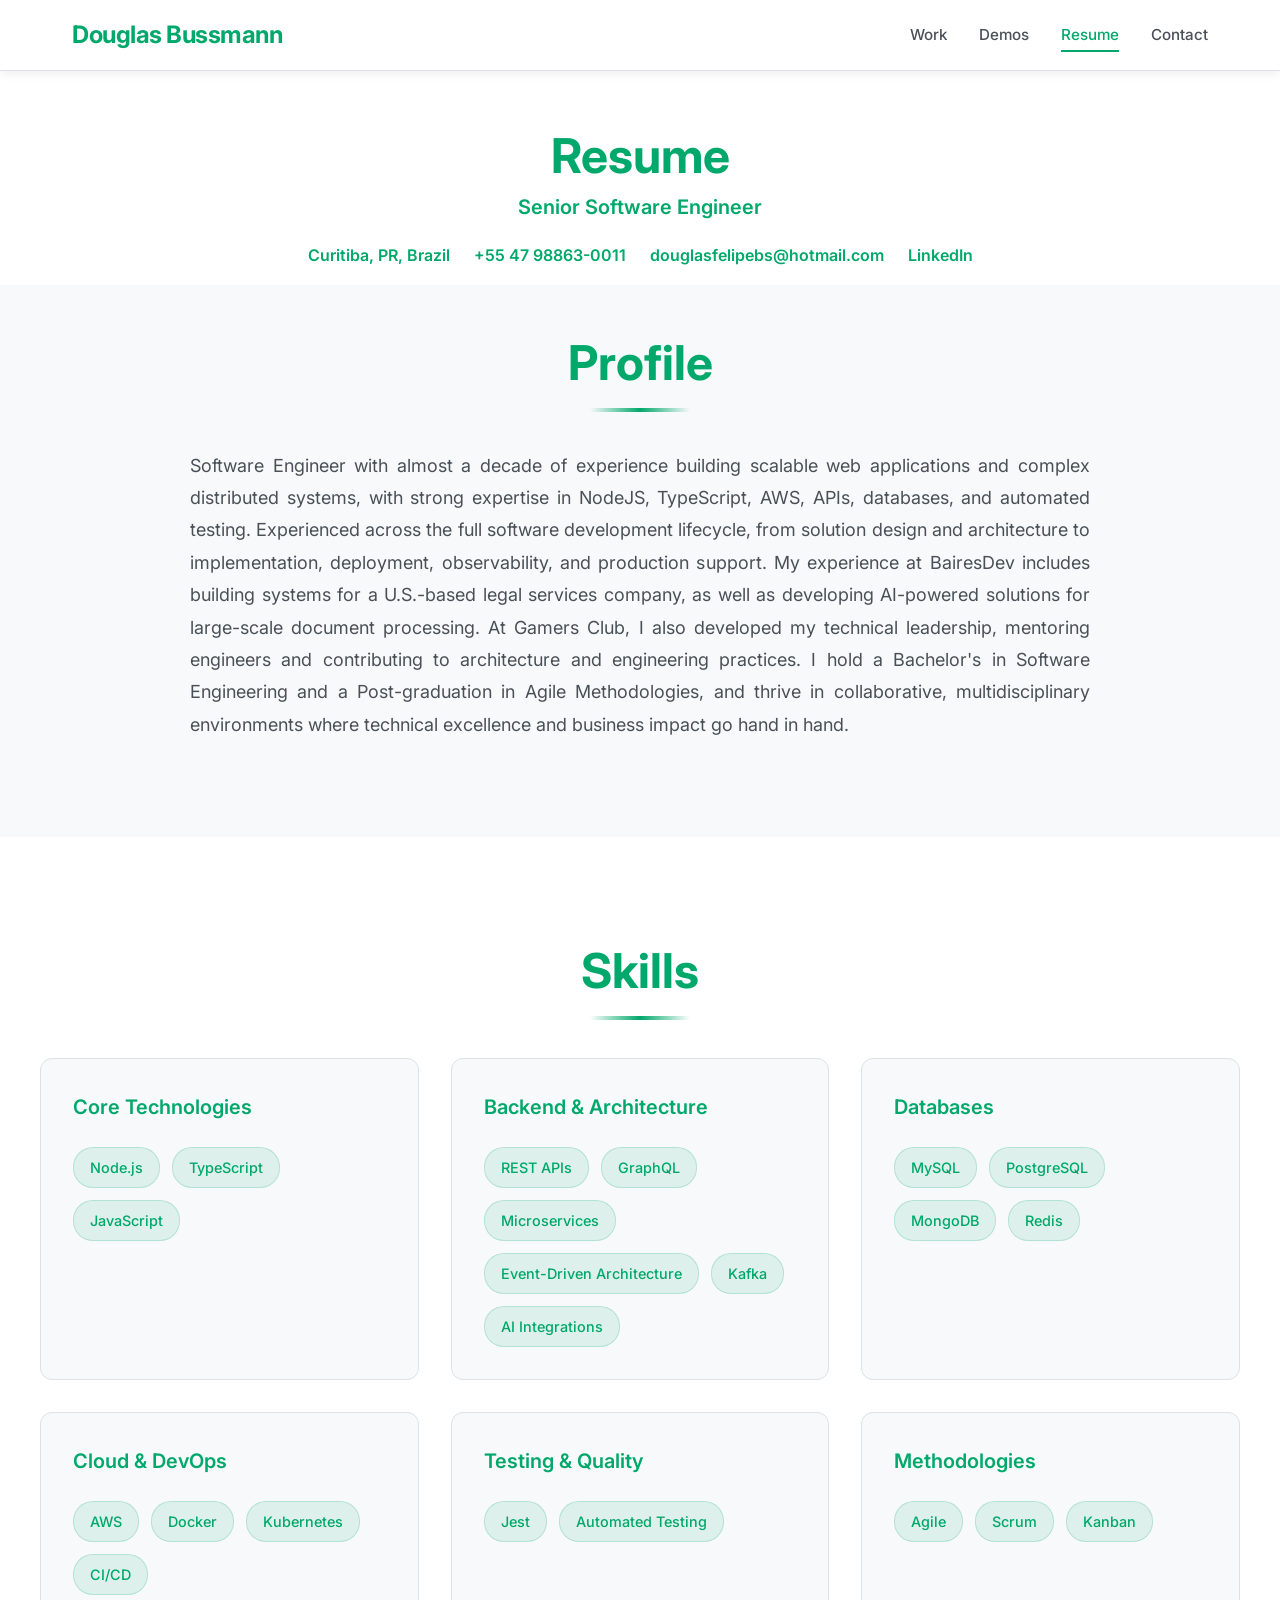
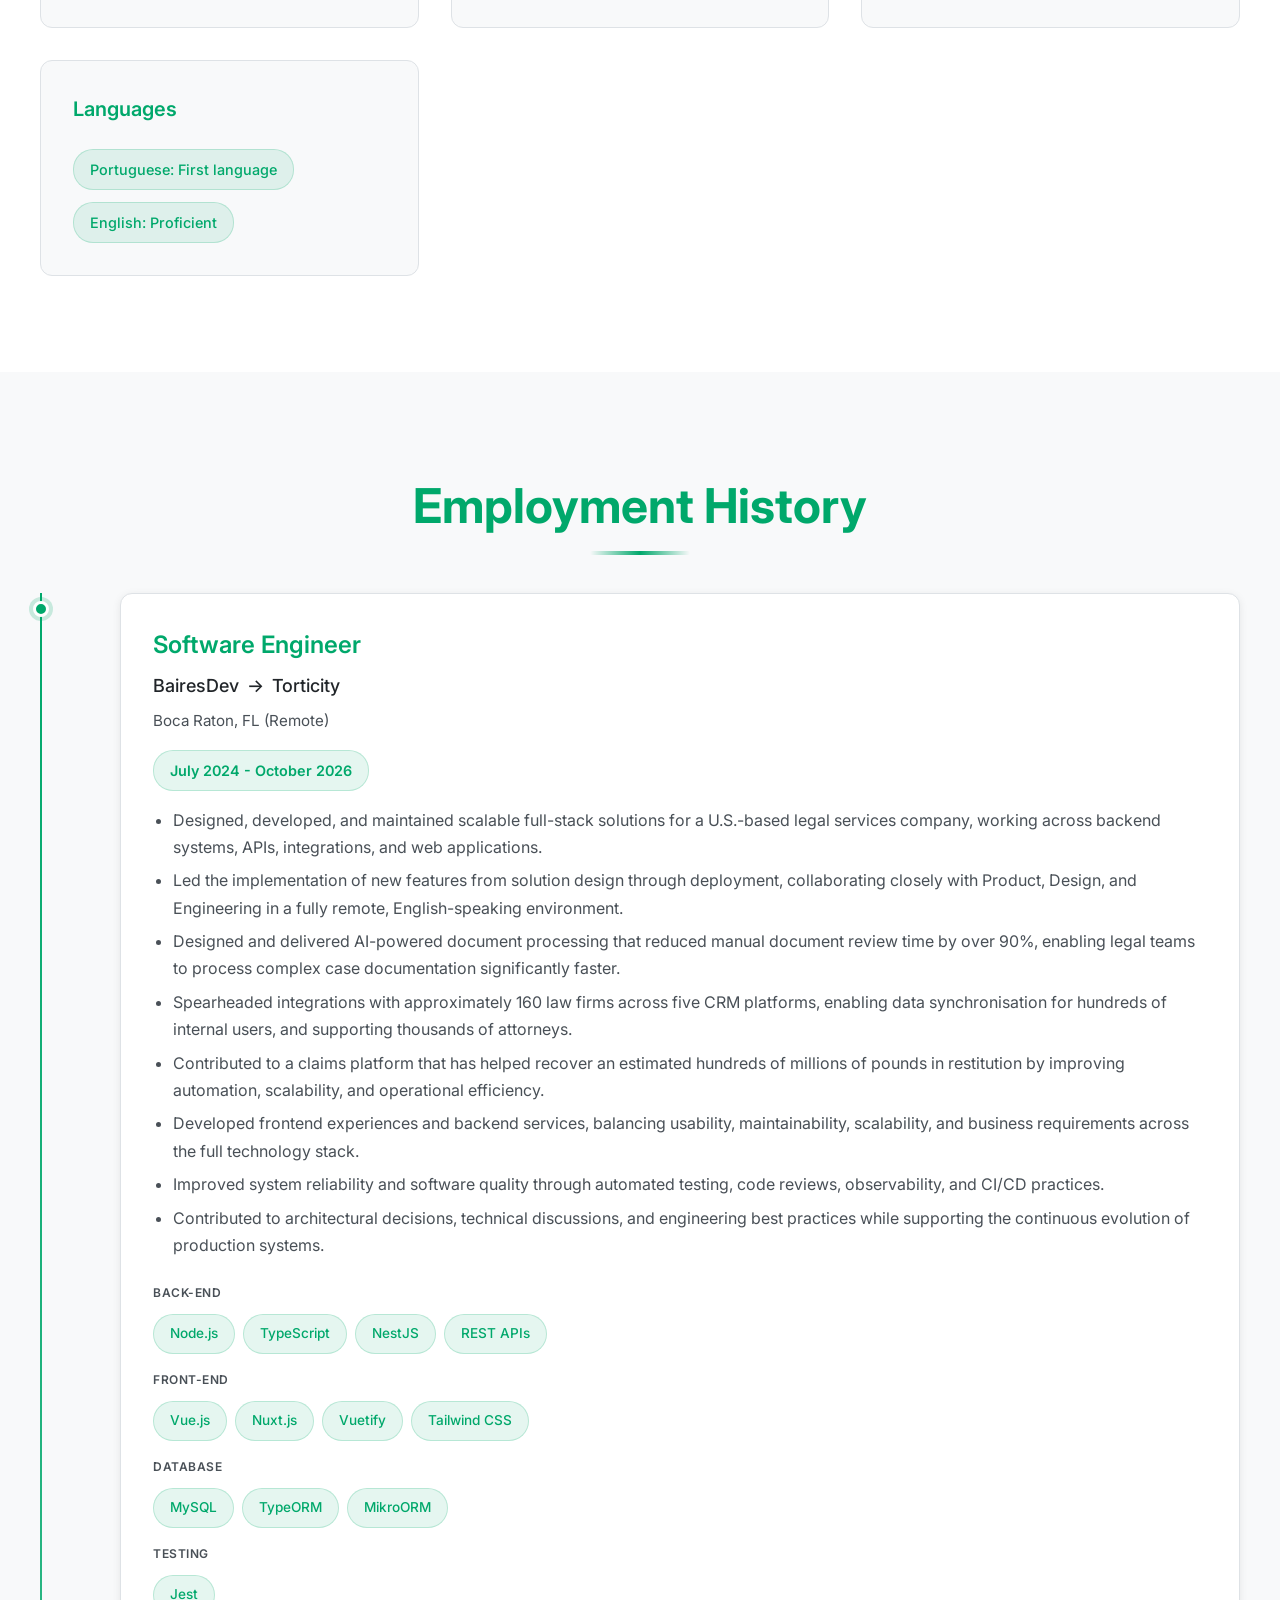
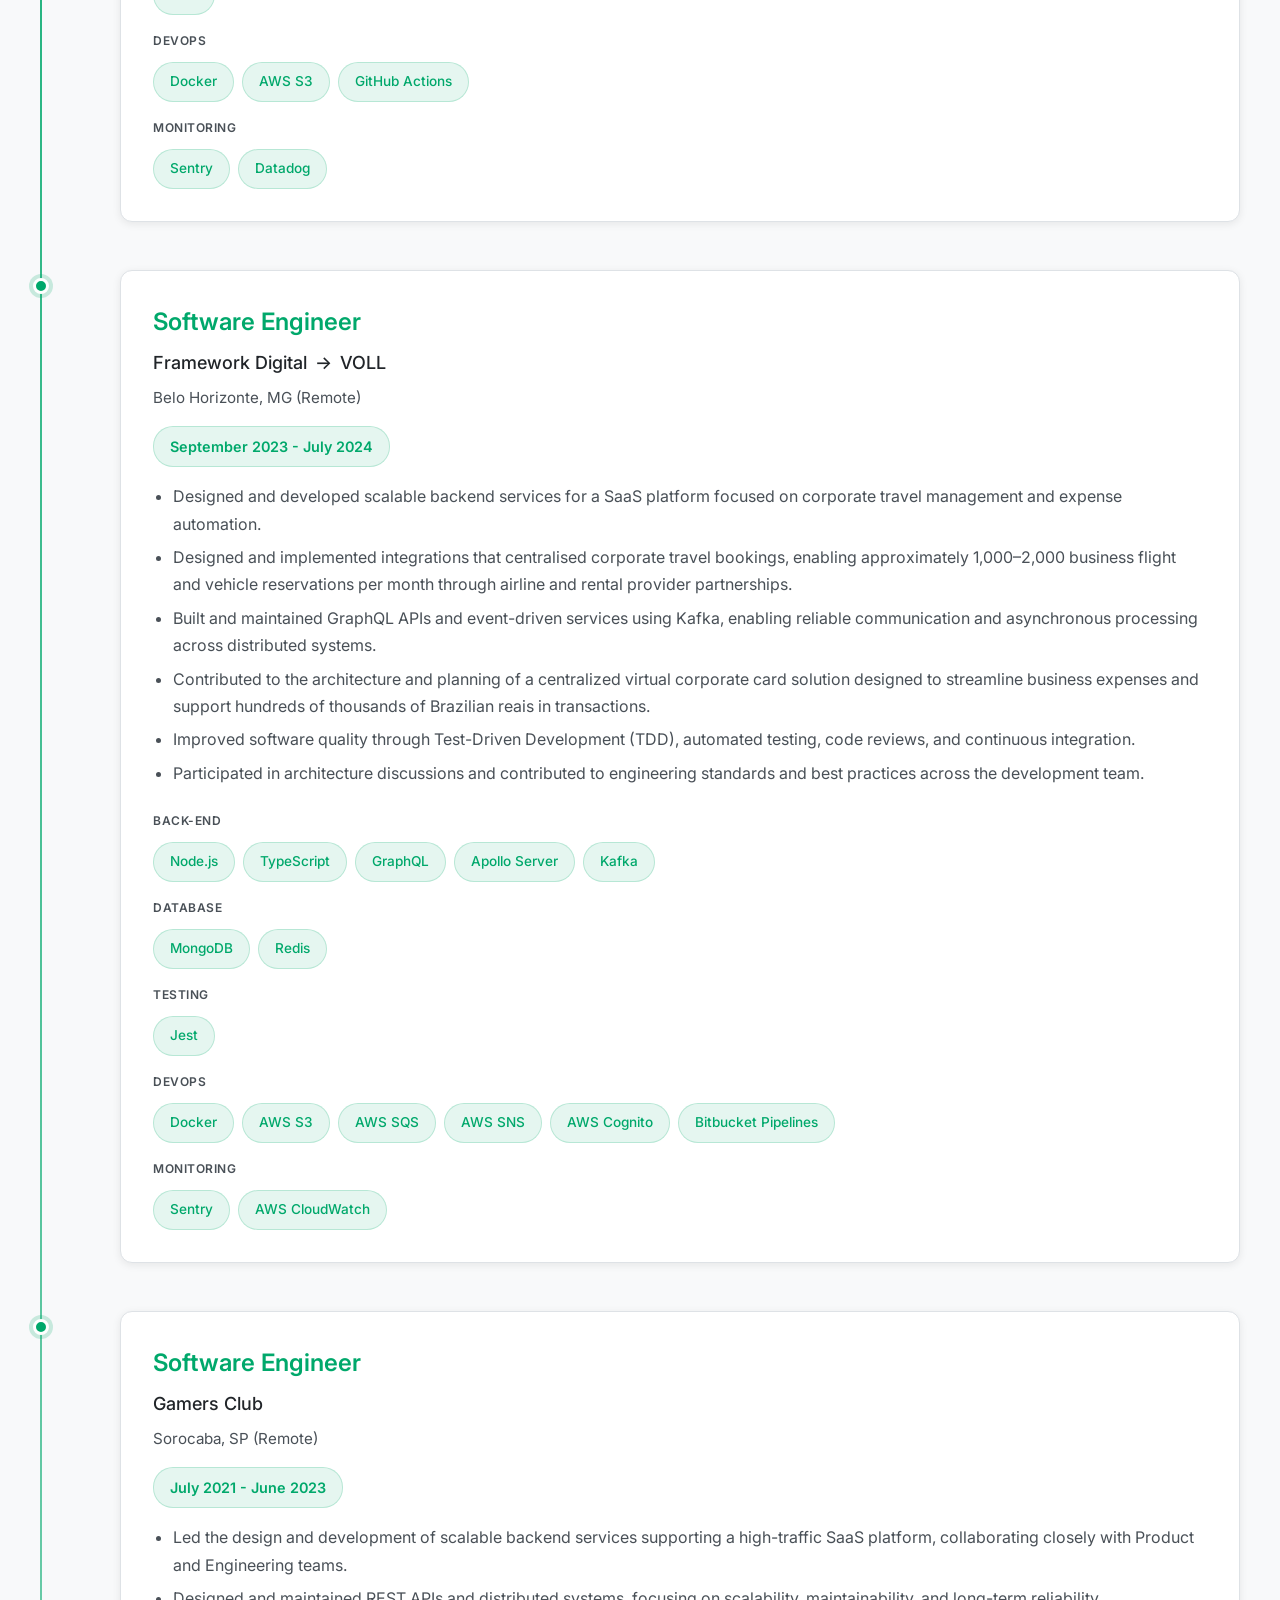
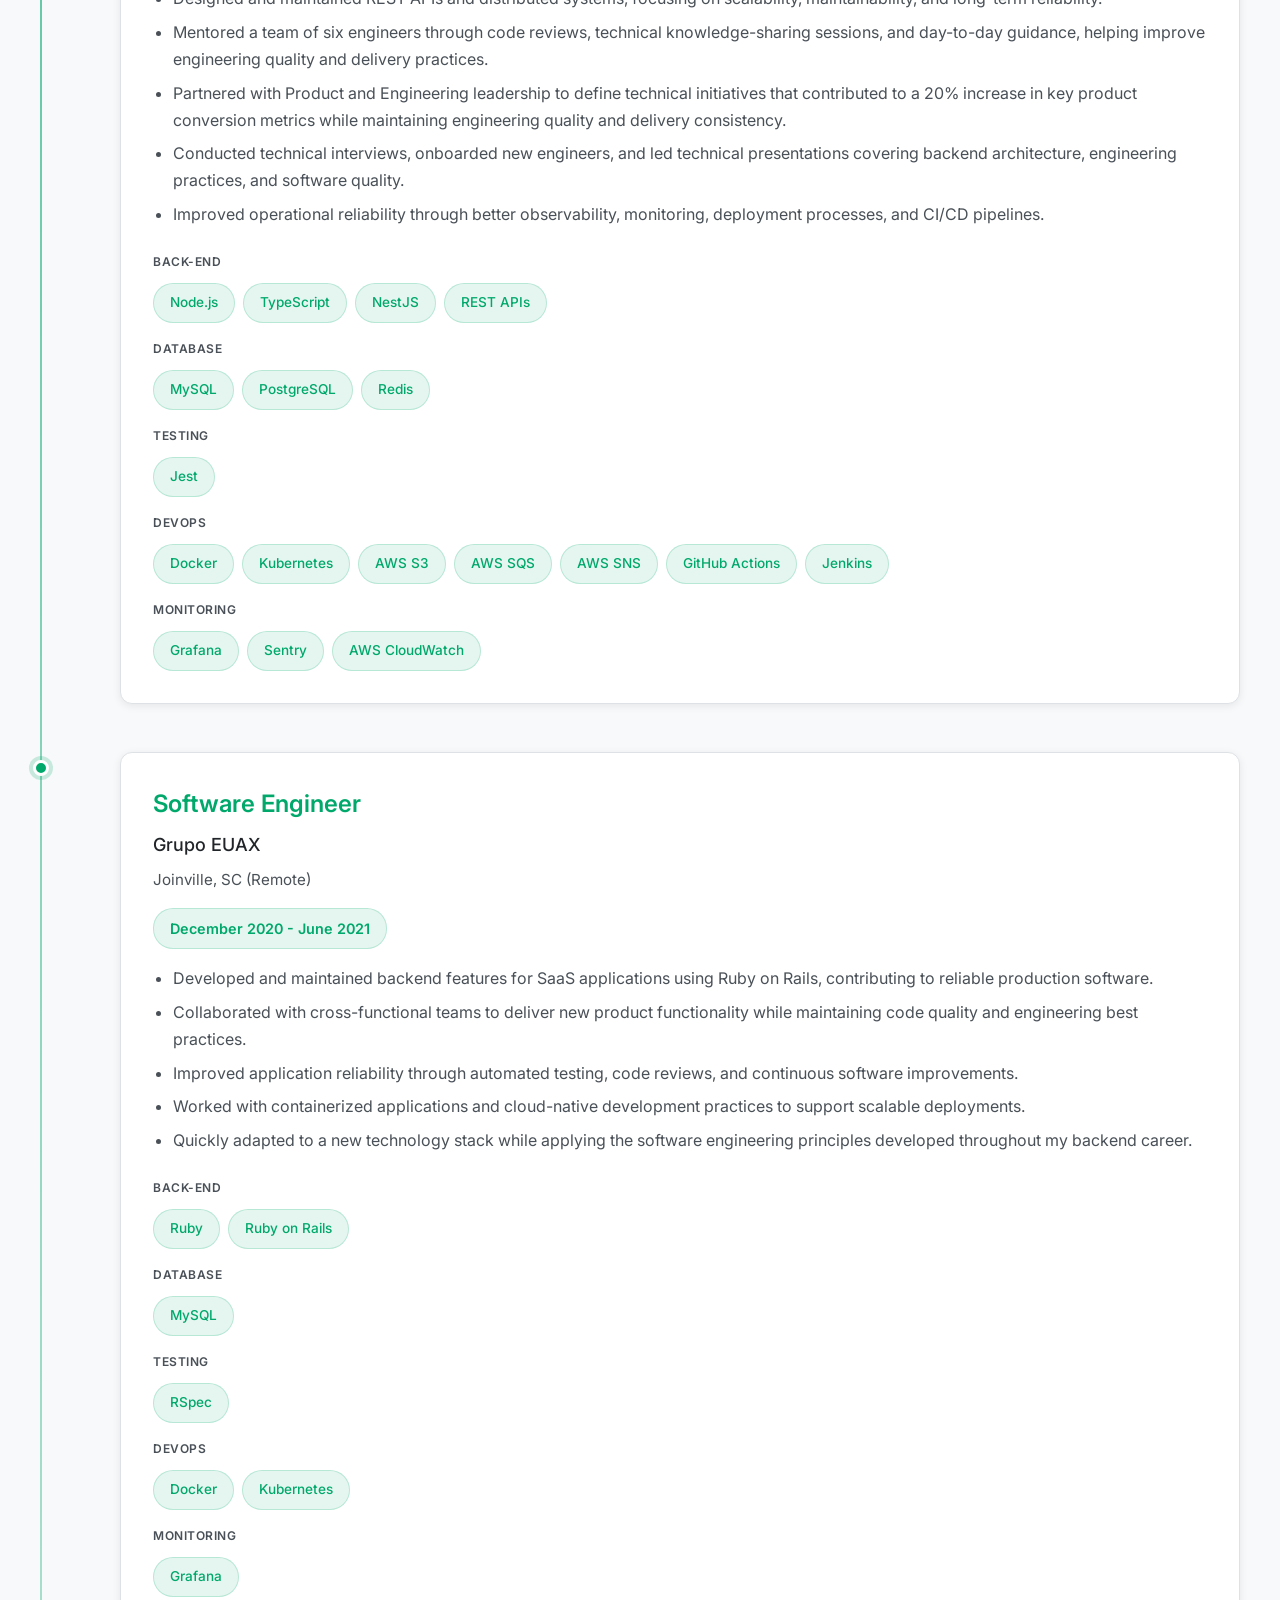
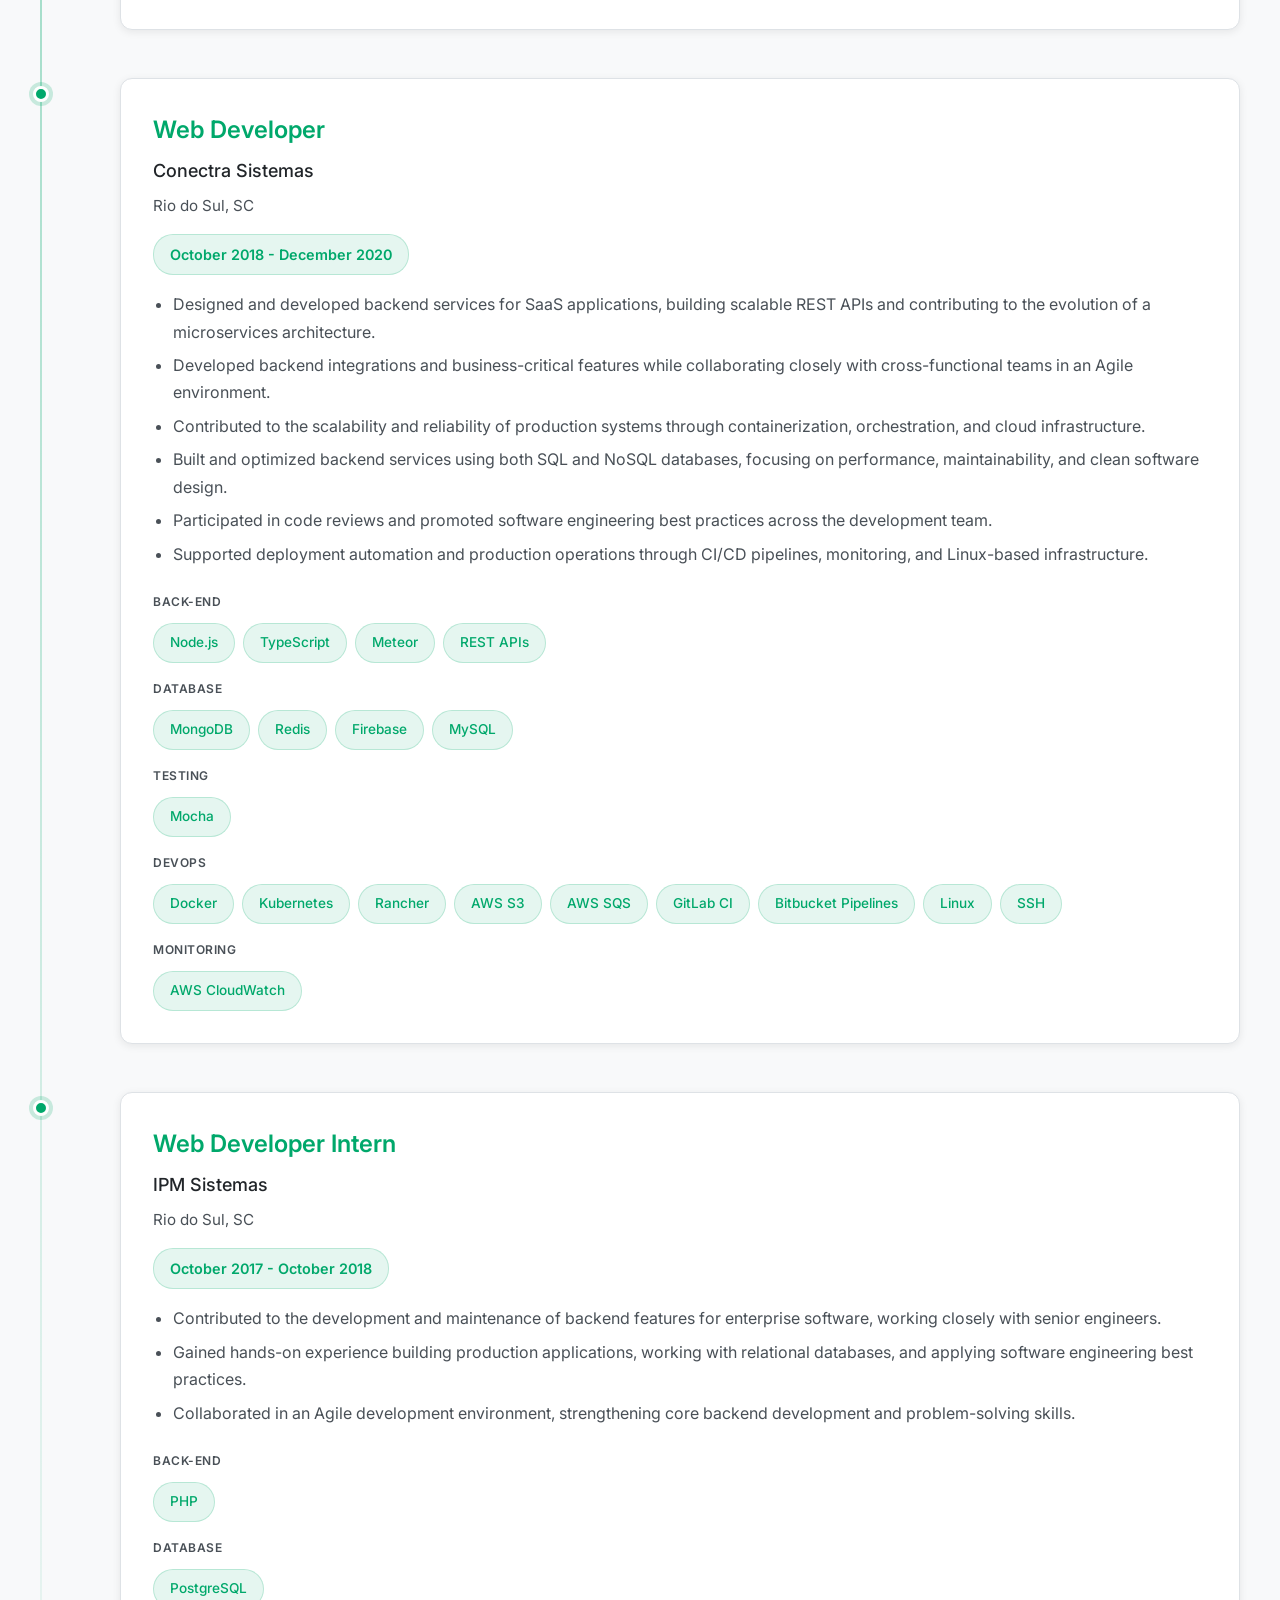
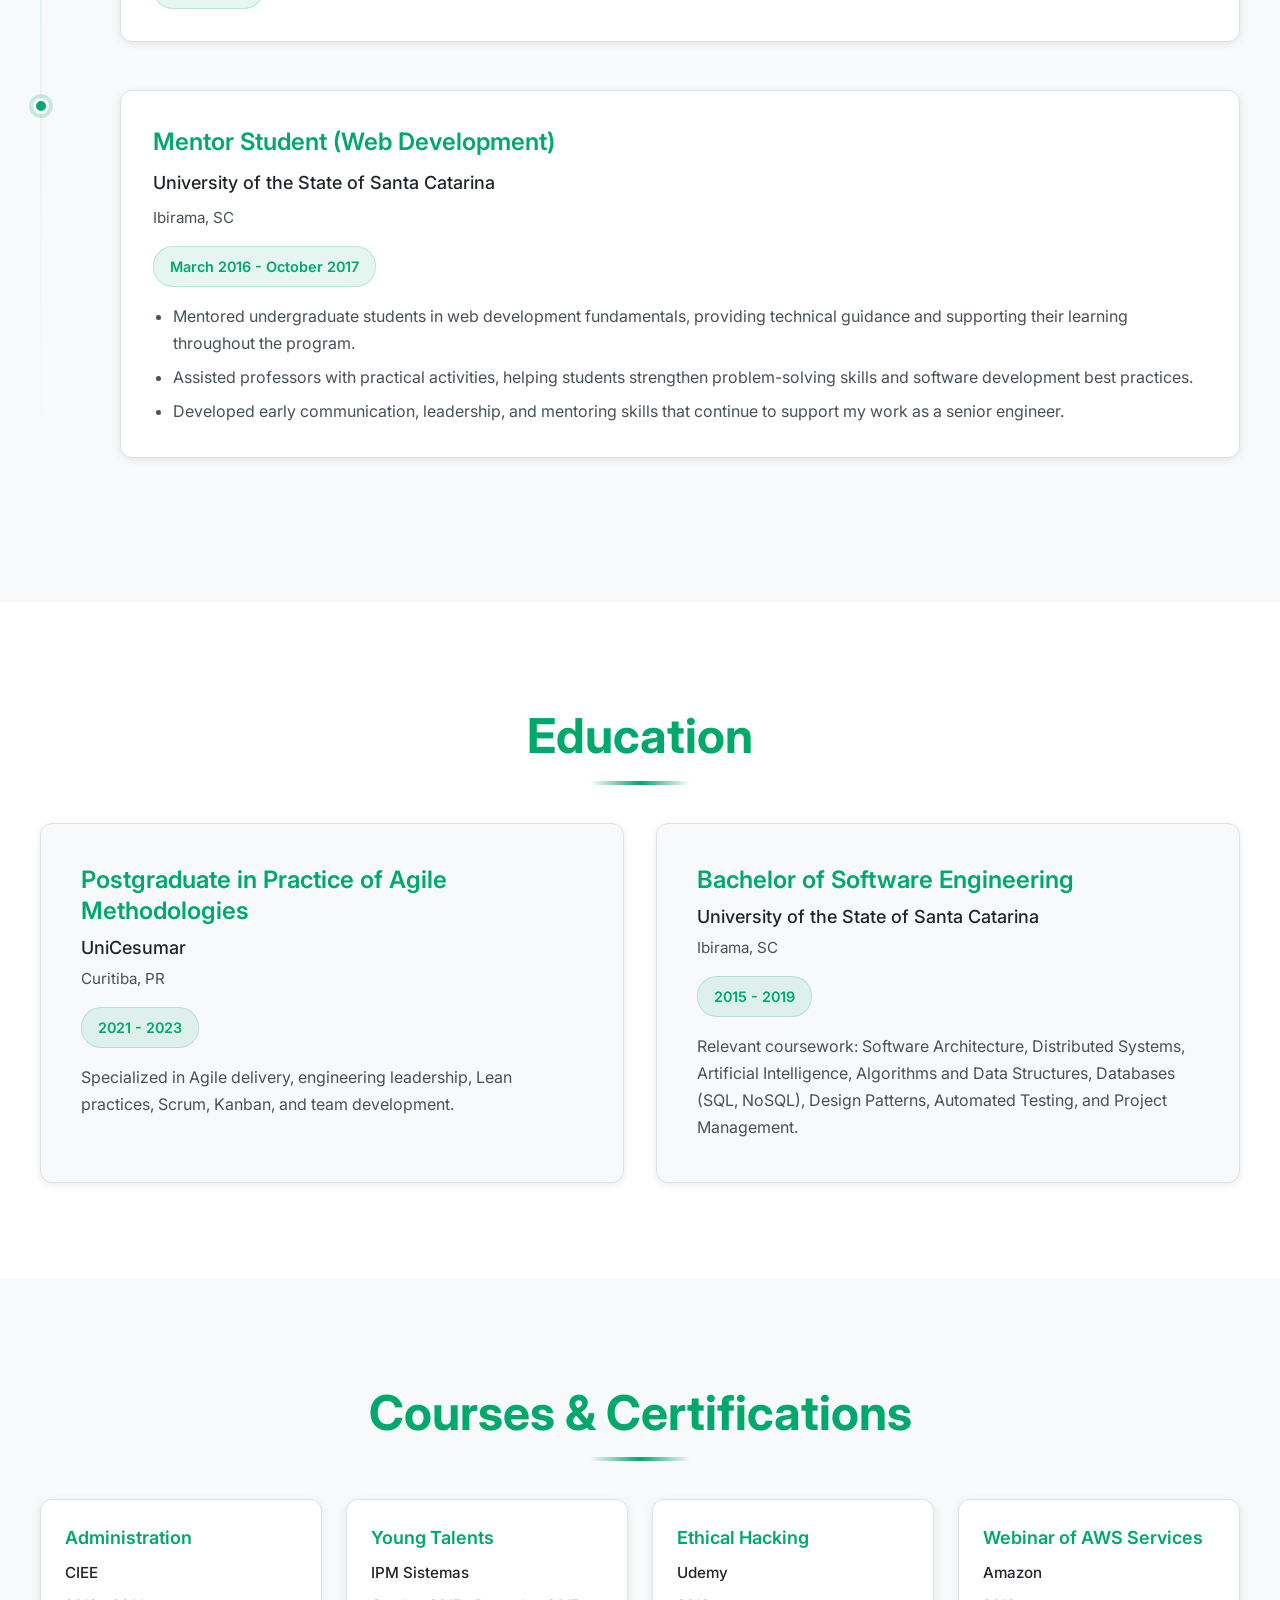
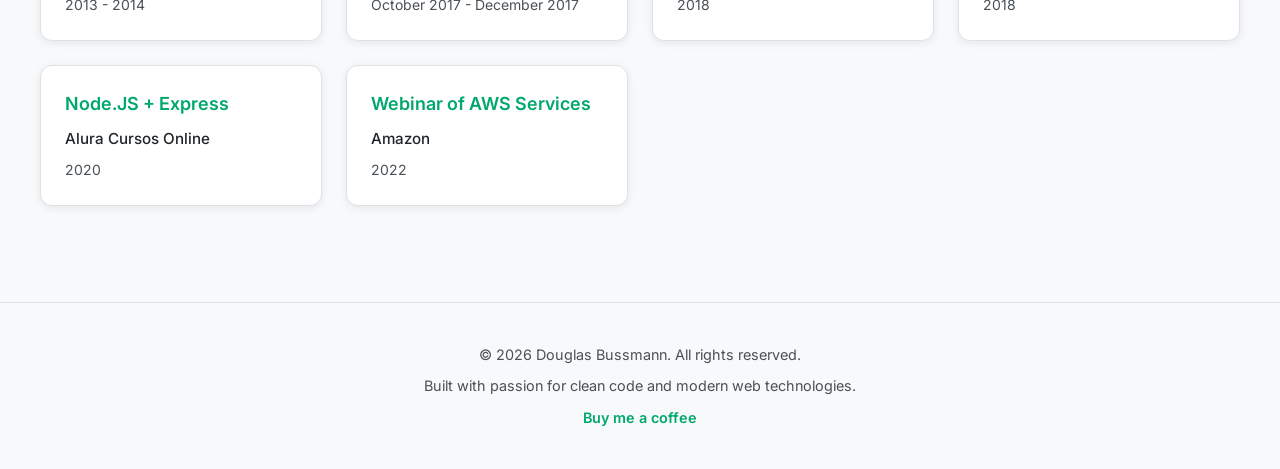
==== resume.html @ b92bd0e3 "Turn resume site into a portfolio with case studies and demos Home now leads with selected work and " ====
<!DOCTYPE html>
<html lang="en">
<head>
    <meta charset="UTF-8">
    <meta name="viewport" content="width=device-width, initial-scale=1.0">
    <meta name="description" content="Resume of Douglas Bussmann, Senior Software Engineer. Experience, skills, education, and courses.">
    <title>Resume — Douglas Bussmann</title>
    <link rel="stylesheet" href="styles/main.css">
    <link rel="preconnect" href="https://fonts.googleapis.com">
    <link rel="preconnect" href="https://fonts.gstatic.com" crossorigin>
    <link href="https://fonts.googleapis.com/css2?family=Inter:wght@300;400;500;600;700&display=swap" rel="stylesheet">
</head>
<body data-page="resume">
    <nav class="navbar" id="navbar">
        <div class="nav-container">
            <div class="nav-logo">
                <a href="index.html">Douglas Bussmann</a>
            </div>
            <button class="nav-toggle" id="navToggle" aria-label="Toggle navigation">
                <span></span>
                <span></span>
                <span></span>
            </button>
            <ul class="nav-menu" id="navMenu">
                <li><a href="index.html#work" class="nav-link" data-nav="work">Work</a></li>
                <li><a href="index.html#demos" class="nav-link" data-nav="demos">Demos</a></li>
                <li><a href="resume.html" class="nav-link" data-nav="resume">Resume</a></li>
                <li><a href="index.html#contact" class="nav-link" data-nav="contact">Contact</a></li>
            </ul>
        </div>
    </nav>

    <header class="page-hero">
        <div class="container">
            <h1>Resume</h1>
            <p class="hero-title">Senior Software Engineer</p>
            <ul class="resume-contact">
                <li><a href="https://en.wikipedia.org/wiki/Curitiba" target="_blank" rel="noopener noreferrer">Curitiba, PR, Brazil</a></li>
                <li><a href="tel:+5547988630011">+55 47 98863-0011</a></li>
                <li><a href="mailto:douglasfelipebs@hotmail.com">douglasfelipebs@hotmail.com</a></li>
                <li><a href="https://www.linkedin.com/in/douglasfelipebs" target="_blank" rel="noopener noreferrer">LinkedIn</a></li>
            </ul>
        </div>
    </header>

    <section id="profile" class="about section">
        <div class="container">
            <h2 class="section-title">Profile</h2>
            <div class="about-content fade-in">
                <p class="about-text">
                    Software Engineer with almost a decade of experience building scalable web applications and complex distributed systems,
                    with strong expertise in NodeJS, TypeScript, AWS, APIs, databases, and automated testing. Experienced across the full
                    software development lifecycle, from solution design and architecture to implementation, deployment, observability, and
                    production support. My experience at BairesDev includes building systems for a U.S.-based legal services company, as well
                    as developing AI-powered solutions for large-scale document processing. At Gamers Club, I also developed my technical
                    leadership, mentoring engineers and contributing to architecture and engineering practices. I hold a Bachelor's in Software
                    Engineering and a Post-graduation in Agile Methodologies, and thrive in collaborative, multidisciplinary environments where
                    technical excellence and business impact go hand in hand.
                </p>
            </div>
        </div>
    </section>

    <section id="skills" class="skills section">
        <div class="container">
            <h2 class="section-title">Skills</h2>
            <div class="skills-grid fade-in">
                <div class="skill-category">
                    <h3 class="skill-category-title">Core Technologies</h3>
                    <div class="skill-tags">
                        <span class="skill-tag">Node.js</span>
                        <span class="skill-tag">TypeScript</span>
                        <span class="skill-tag">JavaScript</span>
                    </div>
                </div>
                <div class="skill-category">
                    <h3 class="skill-category-title">Backend & Architecture</h3>
                    <div class="skill-tags">
                        <span class="skill-tag">REST APIs</span>
                        <span class="skill-tag">GraphQL</span>
                        <span class="skill-tag">Microservices</span>
                        <span class="skill-tag">Event-Driven Architecture</span>
                        <span class="skill-tag">Kafka</span>
                        <span class="skill-tag">AI Integrations</span>
                    </div>
                </div>
                <div class="skill-category">
                    <h3 class="skill-category-title">Databases</h3>
                    <div class="skill-tags">
                        <span class="skill-tag">MySQL</span>
                        <span class="skill-tag">PostgreSQL</span>
                        <span class="skill-tag">MongoDB</span>
                        <span class="skill-tag">Redis</span>
                    </div>
                </div>
                <div class="skill-category">
                    <h3 class="skill-category-title">Cloud & DevOps</h3>
                    <div class="skill-tags">
                        <span class="skill-tag">AWS</span>
                        <span class="skill-tag">Docker</span>
                        <span class="skill-tag">Kubernetes</span>
                        <span class="skill-tag">CI/CD</span>
                    </div>
                </div>
                <div class="skill-category">
                    <h3 class="skill-category-title">Testing & Quality</h3>
                    <div class="skill-tags">
                        <span class="skill-tag">Jest</span>
                        <span class="skill-tag">Automated Testing</span>
                    </div>
                </div>
                <div class="skill-category">
                    <h3 class="skill-category-title">Methodologies</h3>
                    <div class="skill-tags">
                        <span class="skill-tag">Agile</span>
                        <span class="skill-tag">Scrum</span>
                        <span class="skill-tag">Kanban</span>
                    </div>
                </div>
                <div class="skill-category">
                    <h3 class="skill-category-title">Languages</h3>
                    <div class="skill-tags">
                        <span class="skill-tag">Portuguese: First language</span>
                        <span class="skill-tag">English: Proficient</span>
                    </div>
                </div>
            </div>
        </div>
    </section>

    <section id="experience" class="experience section">
        <div class="container">
            <h2 class="section-title">Employment History</h2>
            <div class="timeline">
                <div class="timeline-item fade-in">
                    <div class="timeline-marker"></div>
                    <div class="timeline-content">
                        <div class="timeline-header">
                            <h3 class="timeline-title">Software Engineer</h3>
                            <span class="timeline-company"><a href="https://www.bairesdev.com/" target="_blank" rel="noopener noreferrer" class="timeline-company-link">BairesDev</a><span class="timeline-contractor"><a href="https://www.torticity.com/" target="_blank" rel="noopener noreferrer" class="timeline-company-link">Torticity</a></span></span>
                            <span class="timeline-location">Boca Raton, FL (Remote)</span>
                        </div>
                        <span class="timeline-date">July 2024 - October 2026</span>
                        <ul class="timeline-highlights">
                            <li>Designed, developed, and maintained scalable full-stack solutions for a U.S.-based legal services company, working across backend systems, APIs, integrations, and web applications.</li>
                            <li>Led the implementation of new features from solution design through deployment, collaborating closely with Product, Design, and Engineering in a fully remote, English-speaking environment.</li>
                            <li>Designed and delivered AI-powered document processing that reduced manual document review time by over 90%, enabling legal teams to process complex case documentation significantly faster.</li>
                            <li>Spearheaded integrations with approximately 160 law firms across five CRM platforms, enabling data synchronisation for hundreds of internal users, and supporting thousands of attorneys.</li>
                            <li>Contributed to a claims platform that has helped recover an estimated hundreds of millions of pounds in restitution by improving automation, scalability, and operational efficiency.</li>
                            <li>Developed frontend experiences and backend services, balancing usability, maintainability, scalability, and business requirements across the full technology stack.</li>
                            <li>Improved system reliability and software quality through automated testing, code reviews, observability, and CI/CD practices.</li>
                            <li>Contributed to architectural decisions, technical discussions, and engineering best practices while supporting the continuous evolution of production systems.</li>
                        </ul>
                        <div class="timeline-skills">
                            <div class="timeline-skill-group">
                                <span class="timeline-skill-category">Back-end</span>
                                <div class="timeline-skill-chips">
                                    <span class="timeline-skill-chip">Node.js</span>
                                    <span class="timeline-skill-chip">TypeScript</span>
                                    <span class="timeline-skill-chip">NestJS</span>
                                    <span class="timeline-skill-chip">REST APIs</span>
                                </div>
                            </div>
                            <div class="timeline-skill-group">
                                <span class="timeline-skill-category">Front-end</span>
                                <div class="timeline-skill-chips">
                                    <span class="timeline-skill-chip">Vue.js</span>
                                    <span class="timeline-skill-chip">Nuxt.js</span>
                                    <span class="timeline-skill-chip">Vuetify</span>
                                    <span class="timeline-skill-chip">Tailwind CSS</span>
                                </div>
                            </div>
                            <div class="timeline-skill-group">
                                <span class="timeline-skill-category">Database</span>
                                <div class="timeline-skill-chips">
                                    <span class="timeline-skill-chip">MySQL</span>
                                    <span class="timeline-skill-chip">TypeORM</span>
                                    <span class="timeline-skill-chip">MikroORM</span>
                                </div>
                            </div>
                            <div class="timeline-skill-group">
                                <span class="timeline-skill-category">Testing</span>
                                <div class="timeline-skill-chips">
                                    <span class="timeline-skill-chip">Jest</span>
                                </div>
                            </div>
                            <div class="timeline-skill-group">
                                <span class="timeline-skill-category">DevOps</span>
                                <div class="timeline-skill-chips">
                                    <span class="timeline-skill-chip">Docker</span>
                                    <span class="timeline-skill-chip">AWS S3</span>
                                    <span class="timeline-skill-chip">GitHub Actions</span>
                                </div>
                            </div>
                            <div class="timeline-skill-group">
                                <span class="timeline-skill-category">Monitoring</span>
                                <div class="timeline-skill-chips">
                                    <span class="timeline-skill-chip">Sentry</span>
                                    <span class="timeline-skill-chip">Datadog</span>
                                </div>
                            </div>
                        </div>
                    </div>
                </div>

                <div class="timeline-item fade-in">
                    <div class="timeline-marker"></div>
                    <div class="timeline-content">
                        <div class="timeline-header">
                            <h3 class="timeline-title">Software Engineer</h3>
                            <span class="timeline-company"><a href="https://www.frameworkdigital.com.br/" target="_blank" rel="noopener noreferrer" class="timeline-company-link">Framework Digital</a><span class="timeline-contractor"><a href="https://www.govoll.com/" target="_blank" rel="noopener noreferrer" class="timeline-company-link">VOLL</a></span></span>
                            <span class="timeline-location">Belo Horizonte, MG (Remote)</span>
                        </div>
                        <span class="timeline-date">September 2023 - July 2024</span>
                        <ul class="timeline-highlights">
                            <li>Designed and developed scalable backend services for a SaaS platform focused on corporate travel management and expense automation.</li>
                            <li>Designed and implemented integrations that centralised corporate travel bookings, enabling approximately 1,000–2,000 business flight and vehicle reservations per month through airline and rental provider partnerships.</li>
                            <li>Built and maintained GraphQL APIs and event-driven services using Kafka, enabling reliable communication and asynchronous processing across distributed systems.</li>
                            <li>Contributed to the architecture and planning of a centralized virtual corporate card solution designed to streamline business expenses and support hundreds of thousands of Brazilian reais in transactions.</li>
                            <li>Improved software quality through Test-Driven Development (TDD), automated testing, code reviews, and continuous integration.</li>
                            <li>Participated in architecture discussions and contributed to engineering standards and best practices across the development team.</li>
                        </ul>
                        <div class="timeline-skills">
                            <div class="timeline-skill-group">
                                <span class="timeline-skill-category">Back-end</span>
                                <div class="timeline-skill-chips">
                                    <span class="timeline-skill-chip">Node.js</span>
                                    <span class="timeline-skill-chip">TypeScript</span>
                                    <span class="timeline-skill-chip">GraphQL</span>
                                    <span class="timeline-skill-chip">Apollo Server</span>
                                    <span class="timeline-skill-chip">Kafka</span>
                                </div>
                            </div>
                            <div class="timeline-skill-group">
                                <span class="timeline-skill-category">Database</span>
                                <div class="timeline-skill-chips">
                                    <span class="timeline-skill-chip">MongoDB</span>
                                    <span class="timeline-skill-chip">Redis</span>
                                </div>
                            </div>
                            <div class="timeline-skill-group">
                                <span class="timeline-skill-category">Testing</span>
                                <div class="timeline-skill-chips">
                                    <span class="timeline-skill-chip">Jest</span>
                                </div>
                            </div>
                            <div class="timeline-skill-group">
                                <span class="timeline-skill-category">DevOps</span>
                                <div class="timeline-skill-chips">
                                    <span class="timeline-skill-chip">Docker</span>
                                    <span class="timeline-skill-chip">AWS S3</span>
                                    <span class="timeline-skill-chip">AWS SQS</span>
                                    <span class="timeline-skill-chip">AWS SNS</span>
                                    <span class="timeline-skill-chip">AWS Cognito</span>
                                    <span class="timeline-skill-chip">Bitbucket Pipelines</span>
                                </div>
                            </div>
                            <div class="timeline-skill-group">
                                <span class="timeline-skill-category">Monitoring</span>
                                <div class="timeline-skill-chips">
                                    <span class="timeline-skill-chip">Sentry</span>
                                    <span class="timeline-skill-chip">AWS CloudWatch</span>
                                </div>
                            </div>
                        </div>
                    </div>
                </div>

                <div class="timeline-item fade-in">
                    <div class="timeline-marker"></div>
                    <div class="timeline-content">
                        <div class="timeline-header">
                            <h3 class="timeline-title">Software Engineer</h3>
                            <span class="timeline-company"><a href="https://gamersclub.gg/" target="_blank" rel="noopener noreferrer" class="timeline-company-link">Gamers Club</a></span>
                            <span class="timeline-location">Sorocaba, SP (Remote)</span>
                        </div>
                        <span class="timeline-date">July 2021 - June 2023</span>
                        <ul class="timeline-highlights">
                            <li>Led the design and development of scalable backend services supporting a high-traffic SaaS platform, collaborating closely with Product and Engineering teams.</li>
                            <li>Designed and maintained REST APIs and distributed systems, focusing on scalability, maintainability, and long-term reliability.</li>
                            <li>Mentored a team of six engineers through code reviews, technical knowledge-sharing sessions, and day-to-day guidance, helping improve engineering quality and delivery practices.</li>
                            <li>Partnered with Product and Engineering leadership to define technical initiatives that contributed to a 20% increase in key product conversion metrics while maintaining engineering quality and delivery consistency.</li>
                            <li>Conducted technical interviews, onboarded new engineers, and led technical presentations covering backend architecture, engineering practices, and software quality.</li>
                            <li>Improved operational reliability through better observability, monitoring, deployment processes, and CI/CD pipelines.</li>
                        </ul>
                        <div class="timeline-skills">
                            <div class="timeline-skill-group">
                                <span class="timeline-skill-category">Back-end</span>
                                <div class="timeline-skill-chips">
                                    <span class="timeline-skill-chip">Node.js</span>
                                    <span class="timeline-skill-chip">TypeScript</span>
                                    <span class="timeline-skill-chip">NestJS</span>
                                    <span class="timeline-skill-chip">REST APIs</span>
                                </div>
                            </div>
                            <div class="timeline-skill-group">
                                <span class="timeline-skill-category">Database</span>
                                <div class="timeline-skill-chips">
                                    <span class="timeline-skill-chip">MySQL</span>
                                    <span class="timeline-skill-chip">PostgreSQL</span>
                                    <span class="timeline-skill-chip">Redis</span>
                                </div>
                            </div>
                            <div class="timeline-skill-group">
                                <span class="timeline-skill-category">Testing</span>
                                <div class="timeline-skill-chips">
                                    <span class="timeline-skill-chip">Jest</span>
                                </div>
                            </div>
                            <div class="timeline-skill-group">
                                <span class="timeline-skill-category">DevOps</span>
                                <div class="timeline-skill-chips">
                                    <span class="timeline-skill-chip">Docker</span>
                                    <span class="timeline-skill-chip">Kubernetes</span>
                                    <span class="timeline-skill-chip">AWS S3</span>
                                    <span class="timeline-skill-chip">AWS SQS</span>
                                    <span class="timeline-skill-chip">AWS SNS</span>
                                    <span class="timeline-skill-chip">GitHub Actions</span>
                                    <span class="timeline-skill-chip">Jenkins</span>
                                </div>
                            </div>
                            <div class="timeline-skill-group">
                                <span class="timeline-skill-category">Monitoring</span>
                                <div class="timeline-skill-chips">
                                    <span class="timeline-skill-chip">Grafana</span>
                                    <span class="timeline-skill-chip">Sentry</span>
                                    <span class="timeline-skill-chip">AWS CloudWatch</span>
                                </div>
                            </div>
                        </div>
                    </div>
                </div>

                <div class="timeline-item fade-in">
                    <div class="timeline-marker"></div>
                    <div class="timeline-content">
                        <div class="timeline-header">
                            <h3 class="timeline-title">Software Engineer</h3>
                            <span class="timeline-company"><a href="https://www.euax.com.br/" target="_blank" rel="noopener noreferrer" class="timeline-company-link">Grupo EUAX</a></span>
                            <span class="timeline-location">Joinville, SC (Remote)</span>
                        </div>
                        <span class="timeline-date">December 2020 - June 2021</span>
                        <ul class="timeline-highlights">
                            <li>Developed and maintained backend features for SaaS applications using Ruby on Rails, contributing to reliable production software.</li>
                            <li>Collaborated with cross-functional teams to deliver new product functionality while maintaining code quality and engineering best practices.</li>
                            <li>Improved application reliability through automated testing, code reviews, and continuous software improvements.</li>
                            <li>Worked with containerized applications and cloud-native development practices to support scalable deployments.</li>
                            <li>Quickly adapted to a new technology stack while applying the software engineering principles developed throughout my backend career.</li>
                        </ul>
                        <div class="timeline-skills">
                            <div class="timeline-skill-group">
                                <span class="timeline-skill-category">Back-end</span>
                                <div class="timeline-skill-chips">
                                    <span class="timeline-skill-chip">Ruby</span>
                                    <span class="timeline-skill-chip">Ruby on Rails</span>
                                </div>
                            </div>
                            <div class="timeline-skill-group">
                                <span class="timeline-skill-category">Database</span>
                                <div class="timeline-skill-chips">
                                    <span class="timeline-skill-chip">MySQL</span>
                                </div>
                            </div>
                            <div class="timeline-skill-group">
                                <span class="timeline-skill-category">Testing</span>
                                <div class="timeline-skill-chips">
                                    <span class="timeline-skill-chip">RSpec</span>
                                </div>
                            </div>
                            <div class="timeline-skill-group">
                                <span class="timeline-skill-category">DevOps</span>
                                <div class="timeline-skill-chips">
                                    <span class="timeline-skill-chip">Docker</span>
                                    <span class="timeline-skill-chip">Kubernetes</span>
                                </div>
                            </div>
                            <div class="timeline-skill-group">
                                <span class="timeline-skill-category">Monitoring</span>
                                <div class="timeline-skill-chips">
                                    <span class="timeline-skill-chip">Grafana</span>
                                </div>
                            </div>
                        </div>
                    </div>
                </div>

                <div class="timeline-item fade-in">
                    <div class="timeline-marker"></div>
                    <div class="timeline-content">
                        <div class="timeline-header">
                            <h3 class="timeline-title">Web Developer</h3>
                            <span class="timeline-company"><a href="https://www.conectra.com.br/" target="_blank" rel="noopener noreferrer" class="timeline-company-link">Conectra Sistemas</a></span>
                            <span class="timeline-location">Rio do Sul, SC</span>
                        </div>
                        <span class="timeline-date">October 2018 - December 2020</span>
                        <ul class="timeline-highlights">
                            <li>Designed and developed backend services for SaaS applications, building scalable REST APIs and contributing to the evolution of a microservices architecture.</li>
                            <li>Developed backend integrations and business-critical features while collaborating closely with cross-functional teams in an Agile environment.</li>
                            <li>Contributed to the scalability and reliability of production systems through containerization, orchestration, and cloud infrastructure.</li>
                            <li>Built and optimized backend services using both SQL and NoSQL databases, focusing on performance, maintainability, and clean software design.</li>
                            <li>Participated in code reviews and promoted software engineering best practices across the development team.</li>
                            <li>Supported deployment automation and production operations through CI/CD pipelines, monitoring, and Linux-based infrastructure.</li>
                        </ul>
                        <div class="timeline-skills">
                            <div class="timeline-skill-group">
                                <span class="timeline-skill-category">Back-end</span>
                                <div class="timeline-skill-chips">
                                    <span class="timeline-skill-chip">Node.js</span>
                                    <span class="timeline-skill-chip">TypeScript</span>
                                    <span class="timeline-skill-chip">Meteor</span>
                                    <span class="timeline-skill-chip">REST APIs</span>
                                </div>
                            </div>
                            <div class="timeline-skill-group">
                                <span class="timeline-skill-category">Database</span>
                                <div class="timeline-skill-chips">
                                    <span class="timeline-skill-chip">MongoDB</span>
                                    <span class="timeline-skill-chip">Redis</span>
                                    <span class="timeline-skill-chip">Firebase</span>
                                    <span class="timeline-skill-chip">MySQL</span>
                                </div>
                            </div>
                            <div class="timeline-skill-group">
                                <span class="timeline-skill-category">Testing</span>
                                <div class="timeline-skill-chips">
                                    <span class="timeline-skill-chip">Mocha</span>
                                </div>
                            </div>
                            <div class="timeline-skill-group">
                                <span class="timeline-skill-category">DevOps</span>
                                <div class="timeline-skill-chips">
                                    <span class="timeline-skill-chip">Docker</span>
                                    <span class="timeline-skill-chip">Kubernetes</span>
                                    <span class="timeline-skill-chip">Rancher</span>
                                    <span class="timeline-skill-chip">AWS S3</span>
                                    <span class="timeline-skill-chip">AWS SQS</span>
                                    <span class="timeline-skill-chip">GitLab CI</span>
                                    <span class="timeline-skill-chip">Bitbucket Pipelines</span>
                                    <span class="timeline-skill-chip">Linux</span>
                                    <span class="timeline-skill-chip">SSH</span>
                                </div>
                            </div>
                            <div class="timeline-skill-group">
                                <span class="timeline-skill-category">Monitoring</span>
                                <div class="timeline-skill-chips">
                                    <span class="timeline-skill-chip">AWS CloudWatch</span>
                                </div>
                            </div>
                        </div>
                    </div>
                </div>

                <div class="timeline-item fade-in">
                    <div class="timeline-marker"></div>
                    <div class="timeline-content">
                        <div class="timeline-header">
                            <h3 class="timeline-title">Web Developer Intern</h3>
                            <span class="timeline-company"><a href="https://www.ipm.com.br/" target="_blank" rel="noopener noreferrer" class="timeline-company-link">IPM Sistemas</a></span>
                            <span class="timeline-location">Rio do Sul, SC</span>
                        </div>
                        <span class="timeline-date">October 2017 - October 2018</span>
                        <ul class="timeline-highlights">
                            <li>Contributed to the development and maintenance of backend features for enterprise software, working closely with senior engineers.</li>
                            <li>Gained hands-on experience building production applications, working with relational databases, and applying software engineering best practices.</li>
                            <li>Collaborated in an Agile development environment, strengthening core backend development and problem-solving skills.</li>
                        </ul>
                        <div class="timeline-skills">
                            <div class="timeline-skill-group">
                                <span class="timeline-skill-category">Back-end</span>
                                <div class="timeline-skill-chips">
                                    <span class="timeline-skill-chip">PHP</span>
                                </div>
                            </div>
                            <div class="timeline-skill-group">
                                <span class="timeline-skill-category">Database</span>
                                <div class="timeline-skill-chips">
                                    <span class="timeline-skill-chip">PostgreSQL</span>
                                </div>
                            </div>
                        </div>
                    </div>
                </div>

                <div class="timeline-item fade-in">
                    <div class="timeline-marker"></div>
                    <div class="timeline-content">
                        <div class="timeline-header">
                            <h3 class="timeline-title">Mentor Student (Web Development)</h3>
                            <span class="timeline-company"><a href="https://www.udesc.br/ceavi" target="_blank" rel="noopener noreferrer" class="timeline-company-link">University of the State of Santa Catarina</a></span>
                            <span class="timeline-location">Ibirama, SC</span>
                        </div>
                        <span class="timeline-date">March 2016 - October 2017</span>
                        <ul class="timeline-highlights">
                            <li>Mentored undergraduate students in web development fundamentals, providing technical guidance and supporting their learning throughout the program.</li>
                            <li>Assisted professors with practical activities, helping students strengthen problem-solving skills and software development best practices.</li>
                            <li>Developed early communication, leadership, and mentoring skills that continue to support my work as a senior engineer.</li>
                        </ul>
                    </div>
                </div>
            </div>
        </div>
    </section>

    <section id="education" class="education section">
        <div class="container">
            <h2 class="section-title">Education</h2>
            <div class="education-grid fade-in">
                <div class="education-card">
                    <div class="education-header">
                        <h3 class="education-degree">Postgraduate in Practice of Agile Methodologies</h3>
                        <span class="education-institution"><a href="https://inscricoes.unicesumar.edu.br/" target="_blank" rel="noopener noreferrer" class="education-institution-link">UniCesumar</a></span>
                        <span class="education-location">Curitiba, PR</span>
                    </div>
                    <span class="education-date">2021 - 2023</span>
                    <p class="education-description">
                        Specialized in Agile delivery, engineering leadership, Lean practices, Scrum, Kanban, and team development.
                    </p>
                </div>
                <div class="education-card">
                    <div class="education-header">
                        <h3 class="education-degree">Bachelor of Software Engineering</h3>
                        <span class="education-institution"><a href="https://www.udesc.br/ceavi" target="_blank" rel="noopener noreferrer" class="education-institution-link">University of the State of Santa Catarina</a></span>
                        <span class="education-location">Ibirama, SC</span>
                    </div>
                    <span class="education-date">2015 - 2019</span>
                    <p class="education-description">
                        Relevant coursework: Software Architecture, Distributed Systems, Artificial Intelligence, Algorithms and Data Structures,
                        Databases (SQL, NoSQL), Design Patterns, Automated Testing, and Project Management.
                    </p>
                </div>
            </div>
        </div>
    </section>

    <section id="courses" class="courses section">
        <div class="container">
            <h2 class="section-title">Courses & Certifications</h2>
            <div class="courses-grid fade-in">
                <div class="course-item">
                    <h4 class="course-name">Administration</h4>
                    <span class="course-provider">CIEE</span>
                    <span class="course-date">2013 - 2014</span>
                </div>
                <div class="course-item">
                    <h4 class="course-name">Young Talents</h4>
                    <span class="course-provider">IPM Sistemas</span>
                    <span class="course-date">October 2017 - December 2017</span>
                </div>
                <div class="course-item">
                    <h4 class="course-name">Ethical Hacking</h4>
                    <span class="course-provider">Udemy</span>
                    <span class="course-date">2018</span>
                </div>
                <div class="course-item">
                    <h4 class="course-name">Webinar of AWS Services</h4>
                    <span class="course-provider">Amazon</span>
                    <span class="course-date">2018</span>
                </div>
                <div class="course-item">
                    <h4 class="course-name">Node.JS + Express</h4>
                    <span class="course-provider">Alura Cursos Online</span>
                    <span class="course-date">2020</span>
                </div>
                <div class="course-item">
                    <h4 class="course-name">Webinar of AWS Services</h4>
                    <span class="course-provider">Amazon</span>
                    <span class="course-date">2022</span>
                </div>
            </div>
        </div>
    </section>

    <footer class="footer">
        <div class="container">
            <p>&copy; 2026 Douglas Bussmann. All rights reserved.</p>
            <p class="footer-note">Built with passion for clean code and modern web technologies.</p>
            <p><a class="footer-link" href="https://ko-fi.com/douglasbussmann" target="_blank" rel="noopener noreferrer">Buy me a coffee</a></p>
        </div>
    </footer>

    <script src="scripts/main.js"></script>
</body>
</html>
---- styles/main.css ----
/* ============================================
   CSS Variables & Reset
   ============================================ */
:root {
    --primary-green: #00a86b;
    --primary-green-dark: #007a4f;
    --primary-green-light: #00c97a;
    --bg-white: #ffffff;
    --bg-light: #f8f9fa;
    --bg-gray: #e9ecef;
    --bg-dark: #f1f3f5;
    --bg-black: #ffffff;
    --text-dark: #212529;
    --text-white: #ffffff;
    --text-gray: #495057;
    --text-gray-light: #6c757d;
    --border-gray: #dee2e6;
    --shadow-green: rgba(0, 168, 107, 0.15);
    --shadow-light: rgba(0, 0, 0, 0.08);
    
    --font-primary: 'Inter', -apple-system, BlinkMacSystemFont, 'Segoe UI', sans-serif;
    --transition-fast: 0.2s ease;
    --transition-normal: 0.3s ease;
    --transition-slow: 0.5s ease;
}

* {
    margin: 0;
    padding: 0;
    box-sizing: border-box;
}

html {
    scroll-behavior: smooth;
}

body {
    font-family: var(--font-primary);
    background-color: var(--bg-white);
    color: var(--text-dark);
    line-height: 1.6;
    overflow-x: hidden;
}

/* ============================================
   Navigation
   ============================================ */
.navbar {
    position: fixed;
    top: 0;
    width: 100%;
    background-color: rgba(255, 255, 255, 0.98);
    backdrop-filter: blur(10px);
    z-index: 1000;
    padding: 1rem 0;
    border-bottom: 1px solid var(--border-gray);
    transition: var(--transition-normal);
    box-shadow: 0 2px 10px var(--shadow-light);
}

.navbar.scrolled {
    box-shadow: 0 4px 20px var(--shadow-light);
}

.nav-container {
    max-width: 1200px;
    margin: 0 auto;
    padding: 0 2rem;
    display: flex;
    justify-content: space-between;
    align-items: center;
}

.nav-logo a {
    color: var(--primary-green);
    text-decoration: none;
    font-size: 1.5rem;
    font-weight: 700;
    letter-spacing: -0.5px;
    transition: var(--transition-fast);
}

.nav-logo a:hover {
    color: var(--primary-green-dark);
}

.nav-menu {
    display: flex;
    list-style: none;
    gap: 2rem;
    align-items: center;
}

.nav-link {
    color: var(--text-gray);
    text-decoration: none;
    font-weight: 500;
    font-size: 0.95rem;
    transition: var(--transition-fast);
    position: relative;
    padding: 0.5rem 0;
}

.nav-link:hover,
.nav-link.active {
    color: var(--primary-green);
}

.nav-link::after {
    content: '';
    position: absolute;
    bottom: 0;
    left: 0;
    width: 0;
    height: 2px;
    background: var(--primary-green);
    transition: var(--transition-normal);
}

.nav-link:hover::after,
.nav-link.active::after {
    width: 100%;
}

.nav-coffee-btn {
    background: var(--primary-green);
    color: var(--bg-white) !important;
    padding: 0.5rem 1rem !important;
    border-radius: 20px;
    margin-left: 0.5rem;
    font-weight: 600;
}

.nav-coffee-btn::after {
    display: none;
}

.nav-coffee-btn:hover {
    background: var(--primary-green-dark);
    color: var(--bg-white) !important;
    transform: translateY(-2px);
    box-shadow: 0 4px 12px var(--shadow-green);
}

.nav-toggle {
    display: none;
    flex-direction: column;
    background: transparent;
    border: none;
    cursor: pointer;
    padding: 0.5rem;
    gap: 4px;
}

.nav-toggle span {
    width: 25px;
    height: 2px;
    background: var(--primary-green);
    transition: var(--transition-normal);
}

/* ============================================
   Hero Section
   ============================================ */
.hero {
    min-height: 100vh;
    display: flex;
    align-items: center;
    justify-content: center;
    position: relative;
    background: linear-gradient(135deg, var(--bg-white) 0%, var(--bg-light) 100%);
    padding: 8rem 2rem 6rem;
    overflow: hidden;
}

.hero::before {
    content: '';
    position: absolute;
    top: -50%;
    right: -50%;
    width: 200%;
    height: 200%;
    background: radial-gradient(circle, rgba(0, 168, 107, 0.05) 0%, transparent 70%);
    animation: pulse 20s ease-in-out infinite;
}

@keyframes pulse {
    0%, 100% { transform: scale(1); opacity: 0.5; }
    50% { transform: scale(1.1); opacity: 0.8; }
}

.hero-container {
    max-width: 1200px;
    width: 100%;
    position: relative;
    z-index: 1;
}

.hero-content {
    text-align: center;
    animation: fadeInUp 1s ease-out;
}

@keyframes fadeInUp {
    from {
        opacity: 0;
        transform: translateY(30px);
    }
    to {
        opacity: 1;
        transform: translateY(0);
    }
}

.hero-image-wrapper {
    margin-bottom: 2rem;
    display: flex;
    justify-content: center;
}

.hero-image,
.hero-image-placeholder {
    width: 200px;
    height: 200px;
    border-radius: 50%;
    object-fit: cover;
    object-position: center 30%;
    border: 4px solid var(--primary-green);
    box-shadow: 0 10px 30px var(--shadow-green);
    transition: var(--transition-normal);
    display: block;
}

.hero-image:hover,
.hero-image-placeholder:hover {
    transform: scale(1.05);
    box-shadow: 0 15px 40px var(--shadow-green);
}

.hero-image-placeholder {
    background: linear-gradient(135deg, var(--primary-green) 0%, var(--primary-green-light) 100%);
    display: flex;
    align-items: center;
    justify-content: center;
    color: var(--text-white);
    font-size: 4rem;
    font-weight: 700;
}

.placeholder-initials {
    text-shadow: 0 2px 10px rgba(0, 0, 0, 0.2);
}

.hero-name {
    font-size: clamp(2.5rem, 8vw, 5rem);
    font-weight: 700;
    line-height: 1.1;
    margin-bottom: 1rem;
    display: flex;
    flex-direction: column;
    gap: 0.5rem;
}

.name-first,
.name-last {
    background: linear-gradient(135deg, var(--text-dark) 0%, var(--primary-green) 100%);
    -webkit-background-clip: text;
    -webkit-text-fill-color: transparent;
    background-clip: text;
}

.hero-title {
    font-size: clamp(1.5rem, 4vw, 2.5rem);
    color: var(--primary-green);
    font-weight: 600;
    margin-bottom: 2rem;
    letter-spacing: 2px;
}

.hero-details {
    display: flex;
    flex-direction: column;
    gap: 0.75rem;
    margin-bottom: 2.5rem;
    font-size: 1.1rem;
    color: var(--text-gray);
}

.hero-link {
    color: var(--primary-green);
    text-decoration: none;
    transition: var(--transition-fast);
    border-bottom: 1px solid transparent;
}

.hero-link:hover {
    color: var(--primary-green-dark);
    border-bottom-color: var(--primary-green);
}

.hero-location-note {
    font-size: 0.9em;
    color: var(--text-gray-light);
    font-style: italic;
}

.hero-links {
    display: flex;
    gap: 1rem;
    justify-content: center;
    flex-wrap: wrap;
}

.btn {
    padding: 0.875rem 2rem;
    border-radius: 50px;
    text-decoration: none;
    font-weight: 600;
    font-size: 1rem;
    transition: var(--transition-normal);
    display: inline-block;
    border: 2px solid transparent;
    cursor: pointer;
}

.btn-primary {
    background: var(--primary-green);
    color: var(--bg-white);
    border-color: var(--primary-green);
}

.btn-primary:hover {
    background: var(--primary-green-dark);
    transform: translateY(-2px);
    box-shadow: 0 10px 30px var(--shadow-green);
}

.btn-secondary {
    background: transparent;
    color: var(--primary-green);
    border-color: var(--primary-green);
}

.btn-secondary:hover {
    background: var(--primary-green);
    color: var(--bg-white);
    transform: translateY(-2px);
    box-shadow: 0 10px 30px var(--shadow-green);
}

.scroll-indicator {
    position: absolute;
    bottom: 1rem;
    left: 50%;
    transform: translateX(-50%);
    display: flex;
    flex-direction: column;
    align-items: center;
    gap: 0.5rem;
    color: var(--text-gray-light);
    font-size: 0.875rem;
    animation: bounce 2s infinite;
    z-index: 10;
}

@keyframes bounce {
    0%, 100% { transform: translateX(-50%) translateY(0); }
    50% { transform: translateX(-50%) translateY(-10px); }
}

.scroll-arrow {
    width: 2px;
    height: 30px;
    background: var(--primary-green);
    position: relative;
}

.scroll-arrow::after {
    content: '';
    position: absolute;
    bottom: 0;
    left: -4px;
    width: 10px;
    height: 10px;
    border-right: 2px solid var(--primary-green);
    border-bottom: 2px solid var(--primary-green);
    transform: rotate(45deg);
}

/* ============================================
   Sections
   ============================================ */
.section {
    padding: 6rem 2rem;
    position: relative;
}

.container {
    max-width: 1200px;
    margin: 0 auto;
}

.section-title {
    font-size: clamp(2rem, 5vw, 3rem);
    font-weight: 700;
    margin-bottom: 3rem;
    text-align: center;
    color: var(--primary-green);
    position: relative;
    display: inline-block;
    width: 100%;
}

.section-title::after {
    content: '';
    position: absolute;
    bottom: -10px;
    left: 50%;
    transform: translateX(-50%);
    width: 100px;
    height: 4px;
    background: linear-gradient(90deg, transparent, var(--primary-green), transparent);
    border-radius: 2px;
}

.fade-in {
    opacity: 0;
    transform: translateY(30px);
    transition: opacity 0.6s ease, transform 0.6s ease;
}

.fade-in.visible {
    opacity: 1;
    transform: translateY(0);
}

/* ============================================
   About Section
   ============================================ */
.about {
    background: var(--bg-light);
}

.about-content {
    max-width: 900px;
    margin: 0 auto;
}

.about-text {
    font-size: 1.125rem;
    line-height: 1.8;
    color: var(--text-gray);
    text-align: justify;
}

/* ============================================
   Skills Section
   ============================================ */
.skills {
    background: var(--bg-white);
}

.skills-grid {
    display: grid;
    grid-template-columns: repeat(auto-fit, minmax(300px, 1fr));
    gap: 2rem;
}

.skill-category {
    background: var(--bg-light);
    padding: 2rem;
    border-radius: 12px;
    border: 1px solid var(--border-gray);
    transition: var(--transition-normal);
}

.skill-category:hover {
    border-color: var(--primary-green);
    transform: translateY(-5px);
    box-shadow: 0 10px 30px var(--shadow-green);
}

.skill-category-title {
    font-size: 1.25rem;
    color: var(--primary-green);
    margin-bottom: 1.5rem;
    font-weight: 600;
}

.skill-tags {
    display: flex;
    flex-wrap: wrap;
    gap: 0.75rem;
}

.skill-tag {
    background: rgba(0, 168, 107, 0.1);
    color: var(--primary-green);
    padding: 0.5rem 1rem;
    border-radius: 20px;
    font-size: 0.9rem;
    font-weight: 500;
    border: 1px solid rgba(0, 168, 107, 0.2);
    transition: var(--transition-fast);
}

.skill-tag:hover {
    background: var(--primary-green);
    color: var(--text-white);
    transform: scale(1.05);
    box-shadow: 0 5px 15px var(--shadow-green);
}

/* ============================================
   Experience Section
   ============================================ */
.experience {
    background: var(--bg-light);
}

.timeline {
    position: relative;
    padding-left: 2rem;
}

.timeline::before {
    content: '';
    position: absolute;
    left: 0;
    top: 0;
    bottom: 0;
    width: 2px;
    background: linear-gradient(180deg, var(--primary-green), transparent);
}

.timeline-item {
    position: relative;
    margin-bottom: 3rem;
    padding-left: 3rem;
}

.timeline-marker {
    position: absolute;
    left: -2rem;
    top: 0.5rem;
    width: 16px;
    height: 16px;
    background: var(--primary-green);
    border-radius: 50%;
    border: 3px solid var(--bg-white);
    box-shadow: 0 0 0 4px rgba(0, 168, 107, 0.2);
    transform: translateX(calc(-50% + 1px));
}

.timeline-content {
    background: var(--bg-white);
    padding: 2rem;
    border-radius: 12px;
    border: 1px solid var(--border-gray);
    transition: var(--transition-normal);
    box-shadow: 0 2px 8px var(--shadow-light);
}

.timeline-content:hover {
    border-color: var(--primary-green);
    box-shadow: 0 10px 30px var(--shadow-green);
}

.timeline-header {
    display: flex;
    flex-direction: column;
    gap: 0.5rem;
    margin-bottom: 1rem;
}

.timeline-title {
    font-size: 1.5rem;
    color: var(--primary-green);
    font-weight: 600;
}

.timeline-company {
    font-size: 1.125rem;
    color: var(--text-dark);
    font-weight: 500;
}

.timeline-company-link {
    color: var(--text-dark);
    text-decoration: none;
    transition: var(--transition-fast);
    border-bottom: 1px solid transparent;
}

.timeline-company-link:hover {
    color: var(--primary-green);
    border-bottom-color: var(--primary-green);
}

.timeline-contractor {
    color: var(--text-dark);
    font-weight: 500;
}

.timeline-contractor::before {
    content: '→';
    margin: 0 0.5rem;
    display: inline-block;
}

.timeline-contractor .timeline-company-link {
    color: var(--text-dark);
}

.timeline-contractor .timeline-company-link:hover {
    color: var(--primary-green);
    border-bottom-color: var(--primary-green);
}

.timeline-location {
    font-size: 0.95rem;
    color: var(--text-gray);
}

.timeline-date {
    display: inline-block;
    background: rgba(0, 168, 107, 0.1);
    color: var(--primary-green);
    padding: 0.5rem 1rem;
    border-radius: 20px;
    font-size: 0.9rem;
    font-weight: 600;
    margin-bottom: 1rem;
    border: 1px solid rgba(0, 168, 107, 0.2);
}

.timeline-description {
    color: var(--text-gray);
    margin-bottom: 1.5rem;
    line-height: 1.7;
}

.timeline-highlights {
    color: var(--text-gray);
    margin-bottom: 1.5rem;
    padding-left: 1.25rem;
    line-height: 1.7;
}

.timeline-highlights li + li {
    margin-top: 0.4rem;
}

.timeline-highlights:last-child {
    margin-bottom: 0;
}

.timeline-skills {
    display: flex;
    flex-direction: column;
    gap: 1rem;
    margin-top: 1rem;
}

.timeline-skill-group {
    display: flex;
    flex-direction: column;
    gap: 0.5rem;
}

.timeline-skill-category {
    font-size: 0.75rem;
    font-weight: 600;
    color: var(--text-gray);
    text-transform: uppercase;
    letter-spacing: 0.5px;
    margin-bottom: 0.25rem;
}

.timeline-skill-chips {
    display: flex;
    flex-wrap: wrap;
    gap: 0.5rem;
}

.timeline-skill-chip {
    background: rgba(0, 168, 107, 0.1);
    color: var(--primary-green);
    padding: 0.5rem 1rem;
    border-radius: 20px;
    font-size: 0.85rem;
    font-weight: 500;
    border: 1px solid rgba(0, 168, 107, 0.2);
    transition: var(--transition-fast);
    display: inline-block;
}

.timeline-skill-chip:hover {
    background: var(--primary-green);
    color: var(--text-white);
    transform: scale(1.05);
    box-shadow: 0 5px 15px var(--shadow-green);
}

/* ============================================
   Education Section
   ============================================ */
.education {
    background: var(--bg-white);
}

.education-grid {
    display: grid;
    grid-template-columns: repeat(auto-fit, minmax(450px, 1fr));
    gap: 2rem;
}

.education-card {
    background: var(--bg-light);
    padding: 2.5rem;
    border-radius: 12px;
    border: 1px solid var(--border-gray);
    transition: var(--transition-normal);
    box-shadow: 0 2px 8px var(--shadow-light);
}

.education-card:hover {
    border-color: var(--primary-green);
    transform: translateY(-5px);
    box-shadow: 0 10px 30px var(--shadow-green);
}

.education-header {
    margin-bottom: 1rem;
}

.education-degree {
    font-size: 1.5rem;
    color: var(--primary-green);
    font-weight: 600;
    margin-bottom: 0.5rem;
    line-height: 1.3;
    word-break: break-word;
    hyphens: auto;
}

.education-institution {
    display: block;
    font-size: 1.125rem;
    color: var(--text-dark);
    font-weight: 500;
    margin-bottom: 0.25rem;
}

.education-institution-link {
    color: var(--text-dark);
    text-decoration: none;
    transition: var(--transition-fast);
    border-bottom: 1px solid transparent;
}

.education-institution-link:hover {
    color: var(--primary-green);
    border-bottom-color: var(--primary-green);
}

.education-location {
    display: block;
    font-size: 0.95rem;
    color: var(--text-gray);
}

.education-date {
    display: inline-block;
    background: rgba(0, 168, 107, 0.1);
    color: var(--primary-green);
    padding: 0.5rem 1rem;
    border-radius: 20px;
    font-size: 0.9rem;
    font-weight: 600;
    margin-bottom: 1rem;
    border: 1px solid rgba(0, 168, 107, 0.2);
}

.education-description {
    color: var(--text-gray);
    line-height: 1.7;
}

/* ============================================
   Courses Section
   ============================================ */
.courses {
    background: var(--bg-light);
}

.courses-grid {
    display: grid;
    grid-template-columns: repeat(auto-fit, minmax(250px, 1fr));
    gap: 1.5rem;
}

.course-item {
    background: var(--bg-white);
    padding: 1.5rem;
    border-radius: 12px;
    border: 1px solid var(--border-gray);
    transition: var(--transition-normal);
    box-shadow: 0 2px 8px var(--shadow-light);
}

.course-item:hover {
    border-color: var(--primary-green);
    transform: translateY(-3px);
    box-shadow: 0 5px 20px var(--shadow-green);
}

.course-name {
    font-size: 1.125rem;
    color: var(--primary-green);
    font-weight: 600;
    margin-bottom: 0.5rem;
}

.course-provider {
    display: block;
    color: var(--text-dark);
    font-size: 0.95rem;
    margin-bottom: 0.5rem;
    font-weight: 500;
}

.course-date {
    display: block;
    color: var(--text-gray);
    font-size: 0.875rem;
}

/* ============================================
   Contact Section
   ============================================ */
.contact {
    background: var(--bg-white);
}

.contact-content {
    max-width: 800px;
    margin: 0 auto;
    text-align: center;
}

.contact-text {
    font-size: 1.125rem;
    color: var(--text-gray);
    margin-bottom: 3rem;
    line-height: 1.8;
}

.contact-info {
    display: grid;
    grid-template-columns: repeat(auto-fit, minmax(250px, 1fr));
    gap: 2rem;
}

.contact-item {
    display: flex;
    align-items: flex-start;
    gap: 1rem;
    text-align: left;
    background: var(--bg-light);
    padding: 1.5rem;
    border-radius: 12px;
    border: 1px solid var(--border-gray);
    transition: var(--transition-normal);
    box-shadow: 0 2px 8px var(--shadow-light);
}

.contact-item:hover {
    border-color: var(--primary-green);
    transform: translateY(-3px);
    box-shadow: 0 5px 20px var(--shadow-green);
}

.contact-icon {
    font-size: 1.5rem;
    flex-shrink: 0;
}

.contact-item strong {
    display: block;
    color: var(--primary-green);
    font-weight: 600;
    margin-bottom: 0.5rem;
}

.contact-item p {
    color: var(--text-gray);
    margin: 0;
}

.contact-item a {
    color: var(--primary-green);
    text-decoration: none;
    transition: var(--transition-fast);
}

.contact-item a:hover {
    color: var(--primary-green-light);
    text-decoration: underline;
}

/* ============================================
   Footer
   ============================================ */
.footer {
    background: var(--bg-light);
    padding: 2rem;
    text-align: center;
    border-top: 1px solid var(--border-gray);
}

.footer p {
    color: var(--text-gray);
    margin: 0.5rem 0;
    font-size: 0.9rem;
}

.footer-note {
    color: var(--text-gray);
    font-size: 0.85rem;
}

/* ============================================
   Responsive Design
   ============================================ */
@media (max-width: 768px) {
    .nav-menu {
        position: fixed;
        left: -100%;
        top: 70px;
        flex-direction: column;
        background-color: rgba(255, 255, 255, 0.98);
        width: 100%;
        text-align: center;
        transition: var(--transition-normal);
        box-shadow: 0 10px 27px var(--shadow-light);
        padding: 2rem 0;
        border-top: 1px solid var(--border-gray);
    }

    .nav-menu.active {
        left: 0;
    }

    .nav-coffee-btn {
        margin-left: 0;
        margin-top: 1rem;
        display: inline-block;
    }

    .nav-toggle {
        display: flex;
    }

    .nav-toggle.active span:nth-child(1) {
        transform: rotate(45deg) translate(8px, 8px);
    }

    .nav-toggle.active span:nth-child(2) {
        opacity: 0;
    }

    .nav-toggle.active span:nth-child(3) {
        transform: rotate(-45deg) translate(7px, -7px);
    }

    .hero {
        padding: 6rem 1rem 3rem;
    }

    .hero-image,
    .hero-image-placeholder {
        width: 150px;
        height: 150px;
    }

    .section {
        padding: 4rem 1rem;
    }

    .timeline {
        padding-left: 1.5rem;
    }

    .timeline-item {
        padding-left: 2rem;
    }

    .timeline-marker {
        left: -2rem;
        transform: translateX(calc(-50% + 1px));
    }

    .skills-grid,
    .education-grid {
        grid-template-columns: 1fr;
    }


    .contact-info {
        grid-template-columns: 1fr;
    }

    .hero-links {
        flex-direction: column;
        align-items: stretch;
    }

    .btn {
        width: 100%;
        text-align: center;
    }
}

@media (max-width: 480px) {
    .nav-container {
        padding: 0 1rem;
    }

    .hero-name {
        font-size: 2rem;
    }

    .hero-image,
    .hero-image-placeholder {
        width: 120px;
        height: 120px;
    }

    .section-title {
        font-size: 1.75rem;
    }

    .timeline-content {
        padding: 1.5rem;
    }

    .education-card {
        padding: 1.5rem;
    }
}

/* ============================================
   Print Styles
   ============================================ */
@media print {
    .navbar,
    .scroll-indicator,
    .footer {
        display: none;
    }

    .section {
        page-break-inside: avoid;
    }
}

/* ============================================
   Portfolio: home, case studies, demos
   ============================================ */
#work,
#demos,
#skills,
#contact,
#profile,
#experience,
#education,
#courses {
    scroll-margin-top: 5.5rem;
}

.hero-lead {
    max-width: 42rem;
    margin: -0.5rem auto 1.75rem;
    font-size: 1.125rem;
    line-height: 1.7;
    color: var(--text-gray);
}

.section-lede {
    max-width: 40rem;
    margin: -1.25rem auto 2.5rem;
    text-align: center;
    color: var(--text-gray);
    line-height: 1.7;
}

.section-lede a,
.footer-link,
.back-link a,
.related a,
.case a,
.demo-note a,
.resume-contact a {
    color: var(--primary-green);
    font-weight: 600;
    text-decoration: none;
}

.section-lede a:hover,
.footer-link:hover,
.back-link a:hover,
.related a:hover,
.case a:hover,
.demo-note a:hover,
.resume-contact a:hover {
    text-decoration: underline;
}

.work {
    background: var(--bg-white);
}

.demos {
    background: var(--bg-light);
}

#skills {
    background: var(--bg-white);
}

.contact-band {
    background: var(--bg-light);
}

.work-grid {
    display: grid;
    grid-template-columns: repeat(auto-fit, minmax(280px, 1fr));
    gap: 1.5rem;
}

.work-card {
    display: flex;
    flex-direction: column;
    gap: 0.85rem;
    min-height: 100%;
    padding: 1.75rem;
    background: var(--bg-light);
    border: 1px solid var(--border-gray);
    border-radius: 12px;
    color: inherit;
    text-decoration: none;
    box-shadow: 0 2px 8px var(--shadow-light);
    transition: var(--transition-normal);
}

.demos .work-card {
    background: var(--bg-white);
}

.work-card:hover {
    border-color: var(--primary-green);
    transform: translateY(-5px);
    box-shadow: 0 10px 30px var(--shadow-green);
}

.work-card h3 {
    margin: 0;
    font-size: 1.35rem;
    line-height: 1.3;
    color: var(--text-dark);
}

.work-card p {
    flex: 1;
    margin: 0;
    color: var(--text-gray);
    line-height: 1.6;
}

.work-card-kind {
    align-self: flex-start;
    padding: 0.25rem 0.75rem;
    border-radius: 20px;
    background: rgba(0, 168, 107, 0.1);
    color: var(--primary-green);
    font-size: 0.75rem;
    font-weight: 700;
    letter-spacing: 0.04em;
    text-transform: uppercase;
}

.work-card-stack {
    display: flex;
    flex-wrap: wrap;
    gap: 0.5rem;
    margin: 0;
    padding: 0;
    list-style: none;
}

.work-card-stack li {
    padding: 0.3rem 0.7rem;
    border: 1px solid rgba(0, 168, 107, 0.2);
    border-radius: 20px;
    background: rgba(0, 168, 107, 0.08);
    color: var(--primary-green-dark);
    font-size: 0.8rem;
    font-weight: 600;
}

.skill-tags-center {
    justify-content: center;
}

.page-hero {
    padding: 8rem 2rem 1rem;
    text-align: center;
}

.page-hero h1 {
    margin-bottom: 0.5rem;
    color: var(--primary-green);
    font-size: clamp(2rem, 5vw, 3rem);
    line-height: 1.15;
}

.page-hero .hero-title {
    margin-bottom: 0.5rem;
    font-size: 1.25rem;
    letter-spacing: 0;
}

.resume-contact {
    display: flex;
    flex-wrap: wrap;
    justify-content: center;
    gap: 0.75rem 1.5rem;
    margin-top: 1.25rem;
    padding: 0;
    list-style: none;
}

.page-hero + .section {
    padding-top: 2.5rem;
}

.subpage {
    padding: 8rem 1.5rem 4rem;
}

.case {
    width: min(800px, 100%);
    margin: 0 auto;
}

.demo-wrap {
    width: min(1100px, 100%);
    margin: 0 auto;
}

.back-link {
    margin-bottom: 1.5rem;
}

.case-kicker {
    margin-bottom: 0.75rem;
    color: var(--primary-green);
    font-size: 0.8rem;
    font-weight: 700;
    letter-spacing: 0.04em;
    text-transform: uppercase;
}

.case h1,
.demo-wrap h1 {
    margin-bottom: 0.75rem;
    font-size: clamp(1.8rem, 4vw, 2.6rem);
    line-height: 1.2;
}

.case-meta,
.demo-lede {
    margin-bottom: 1.5rem;
    color: var(--text-gray);
    line-height: 1.7;
}

.case-section + .case-section {
    margin-top: 2rem;
}

.case-section h2,
.related h2 {
    margin-bottom: 0.75rem;
    font-size: 1.25rem;
}

.case-section p,
.case-section li,
.related p,
.demo-note {
    color: var(--text-gray);
    line-height: 1.7;
}

.case-section ul,
.case-section ol {
    display: flex;
    flex-direction: column;
    gap: 0.75rem;
    padding-left: 1.25rem;
}

.related {
    margin-top: 2.5rem;
    padding: 1.25rem 1.5rem;
    border: 1px solid var(--border-gray);
    border-radius: 12px;
    background: var(--bg-light);
}

.demo-hint {
    margin-bottom: 1.25rem;
    color: var(--text-gray);
    line-height: 1.6;
}

.demo-note {
    margin-top: 1.5rem;
    font-size: 0.95rem;
}

.demo-form {
    display: flex;
    flex-wrap: wrap;
    align-items: flex-end;
    gap: 1rem;
    margin-bottom: 1.5rem;
}

.demo-form label {
    display: flex;
    flex-direction: column;
    gap: 0.35rem;
    color: var(--text-gray);
    font-size: 0.85rem;
    font-weight: 600;
}

.demo-form select,
.demo-form input[type="search"],
.demo-form input[type="text"] {
    min-width: 12rem;
    padding: 0.6rem 0.8rem;
    border: 1px solid var(--border-gray);
    border-radius: 8px;
    background: var(--bg-white);
    color: var(--text-dark);
    font: inherit;
}

.check-label {
    flex-direction: row !important;
    align-items: center;
    gap: 0.5rem !important;
    padding-bottom: 0.55rem;
    font-weight: 500 !important;
}

.pipeline {
    display: grid;
    grid-template-columns: repeat(4, minmax(0, 1fr));
    gap: 1rem;
}

.pipeline-col {
    min-height: 220px;
    padding: 1rem;
    border: 1px solid var(--border-gray);
    border-radius: 12px;
    background: var(--bg-light);
}

.pipeline-col h2 {
    margin-bottom: 0.75rem;
    color: var(--primary-green);
    font-size: 0.95rem;
}

.pipeline-col ul {
    display: flex;
    flex-direction: column;
    gap: 0.5rem;
    margin: 0;
    padding: 0;
    list-style: none;
}

.col-empty {
    color: var(--text-gray-light);
    font-size: 0.85rem;
}

.msg {
    padding: 0.75rem;
    border: 1px solid var(--border-gray);
    border-radius: 8px;
    background: var(--bg-white);
    font-size: 0.85rem;
}

.msg strong {
    display: block;
    margin-bottom: 0.2rem;
}

.msg span {
    color: var(--text-gray);
}

.msg-active {
    border-color: var(--primary-green);
    box-shadow: 0 0 0 2px var(--shadow-green);
}

.msg-ok {
    border-color: var(--primary-green);
}

.msg-dead {
    border-color: #e0b4b2;
    background: #fff8f7;
}

.pipeline-log {
    max-height: 220px;
    margin-top: 1.5rem;
    padding: 1rem 1rem 1rem 2rem;
    overflow: auto;
    border-radius: 12px;
    background: #212529;
    color: #e9ecef;
    font-family: ui-monospace, SFMono-Regular, Menlo, Consolas, monospace;
    font-size: 0.8rem;
    line-height: 1.6;
}

.lab-progress {
    margin-bottom: 1rem;
    color: var(--text-gray);
    font-weight: 600;
}

.lab-grid {
    display: grid;
    gap: 1rem;
}

.lab-card {
    padding: 1.25rem 1.5rem;
    border: 1px solid var(--border-gray);
    border-radius: 12px;
    background: var(--bg-white);
    box-shadow: 0 2px 8px var(--shadow-light);
}

.lab-card h2 {
    margin-bottom: 0.5rem;
    font-size: 1.15rem;
}

.lab-card > p {
    color: var(--text-gray);
    line-height: 1.6;
}

.lab-options {
    display: flex;
    flex-wrap: wrap;
    gap: 0.5rem;
    margin-top: 1rem;
}

.choice-btn {
    padding: 0.55rem 1rem;
    border: 2px solid var(--primary-green);
    border-radius: 999px;
    background: transparent;
    color: var(--primary-green);
    font: inherit;
    font-weight: 600;
    cursor: pointer;
    transition: var(--transition-fast);
}

.choice-btn:hover,
.choice-btn.is-selected {
    background: var(--primary-green);
    color: var(--text-white);
}

.lab-result {
    display: flex;
    flex-direction: column;
    gap: 0.75rem;
    margin-top: 1rem;
    padding: 1rem;
    border: 1px solid var(--border-gray);
    border-radius: 12px;
    background: var(--bg-light);
}

.lab-result.is-correct {
    border-color: var(--primary-green);
}

.lab-result.is-wrong {
    border-color: #e0b4b2;
}

.lab-result p {
    margin: 0;
    color: var(--text-gray);
    line-height: 1.6;
}

.lab-verdict {
    color: var(--text-dark) !important;
    font-weight: 600;
}

.lab-sketch {
    margin: 0;
    padding: 1rem;
    overflow: auto;
    border-radius: 8px;
    background: #212529;
    color: #e9ecef;
    font-family: ui-monospace, SFMono-Regular, Menlo, Consolas, monospace;
    font-size: 0.8rem;
    line-height: 1.5;
    white-space: pre-wrap;
}

.dashboard {
    display: grid;
    grid-template-columns: minmax(0, 1.4fr) minmax(260px, 0.8fr);
    gap: 1.25rem;
    align-items: start;
}

.job-list {
    display: flex;
    flex-direction: column;
    gap: 0.5rem;
}

.job-row {
    display: grid;
    grid-template-columns: minmax(0, 1fr) auto;
    gap: 0.2rem 1rem;
    width: 100%;
    padding: 0.9rem 1rem;
    border: 1px solid var(--border-gray);
    border-radius: 12px;
    background: var(--bg-white);
    color: inherit;
    font: inherit;
    text-align: left;
    cursor: pointer;
    transition: var(--transition-fast);
}

.job-row:hover,
.job-row.is-selected {
    border-color: var(--primary-green);
    box-shadow: 0 0 0 2px var(--shadow-green);
}

.job-name {
    font-weight: 600;
    color: var(--text-dark);
}

.job-copy {
    display: flex;
    flex-direction: column;
    gap: 0.15rem;
    min-width: 0;
}

.job-id,
.job-updated {
    color: var(--text-gray-light);
    font-size: 0.8rem;
}

.status {
    align-self: center;
    padding: 0.15rem 0.6rem;
    border-radius: 999px;
    font-size: 0.72rem;
    font-weight: 700;
    letter-spacing: 0.03em;
    text-transform: uppercase;
}

.status-queued {
    background: #e9ecef;
    color: #495057;
}

.status-running {
    background: rgba(0, 168, 107, 0.15);
    color: var(--primary-green-dark);
}

.status-done {
    background: var(--primary-green);
    color: var(--text-white);
}

.status-failed {
    background: #fdecea;
    color: #a12622;
}

.detail-panel {
    position: sticky;
    top: 6rem;
    min-height: 220px;
    padding: 1.25rem;
    border: 1px solid var(--border-gray);
    border-radius: 12px;
    background: var(--bg-light);
}

.detail-panel h2 {
    margin-bottom: 0.35rem;
    font-size: 1.15rem;
}

.detail-panel p,
.detail-panel li {
    color: var(--text-gray);
    line-height: 1.6;
}

.detail-panel ol {
    margin-top: 0.75rem;
    padding-left: 1.25rem;
}

.detail-meta {
    margin-bottom: 0.75rem;
    color: var(--text-gray-light);
    font-size: 0.85rem;
}

.empty-state,
.banner-error {
    padding: 1.25rem;
    border-radius: 12px;
}

.empty-state {
    border: 1px dashed var(--border-gray);
    color: var(--text-gray);
    text-align: center;
}

.banner-error {
    background: #fdecea;
    color: #a12622;
}

.skeleton {
    height: 4.25rem;
    border-radius: 12px;
    background: linear-gradient(90deg, #e9ecef 25%, #f8f9fa 50%, #e9ecef 75%);
    background-size: 200% 100%;
    animation: shimmer 1.2s infinite;
}

@keyframes shimmer {
    from { background-position: 200% 0; }
    to { background-position: -200% 0; }
}

@media (prefers-reduced-motion: reduce) {
    .skeleton {
        animation: none;
    }
}

@media (max-width: 900px) {
    .pipeline {
        grid-template-columns: repeat(2, minmax(0, 1fr));
    }

    .dashboard {
        grid-template-columns: 1fr;
    }

    .detail-panel {
        position: static;
    }
}

@media (max-width: 768px) {
    .page-hero,
    .subpage {
        padding-left: 1rem;
        padding-right: 1rem;
    }

    .demo-form {
        flex-direction: column;
        align-items: stretch;
    }

    .demo-form select,
    .demo-form input[type="search"],
    .demo-form input[type="text"] {
        min-width: 0;
        width: 100%;
    }

    .check-label {
        padding-bottom: 0;
    }
}

@media (max-width: 520px) {
    .pipeline {
        grid-template-columns: 1fr;
    }
}
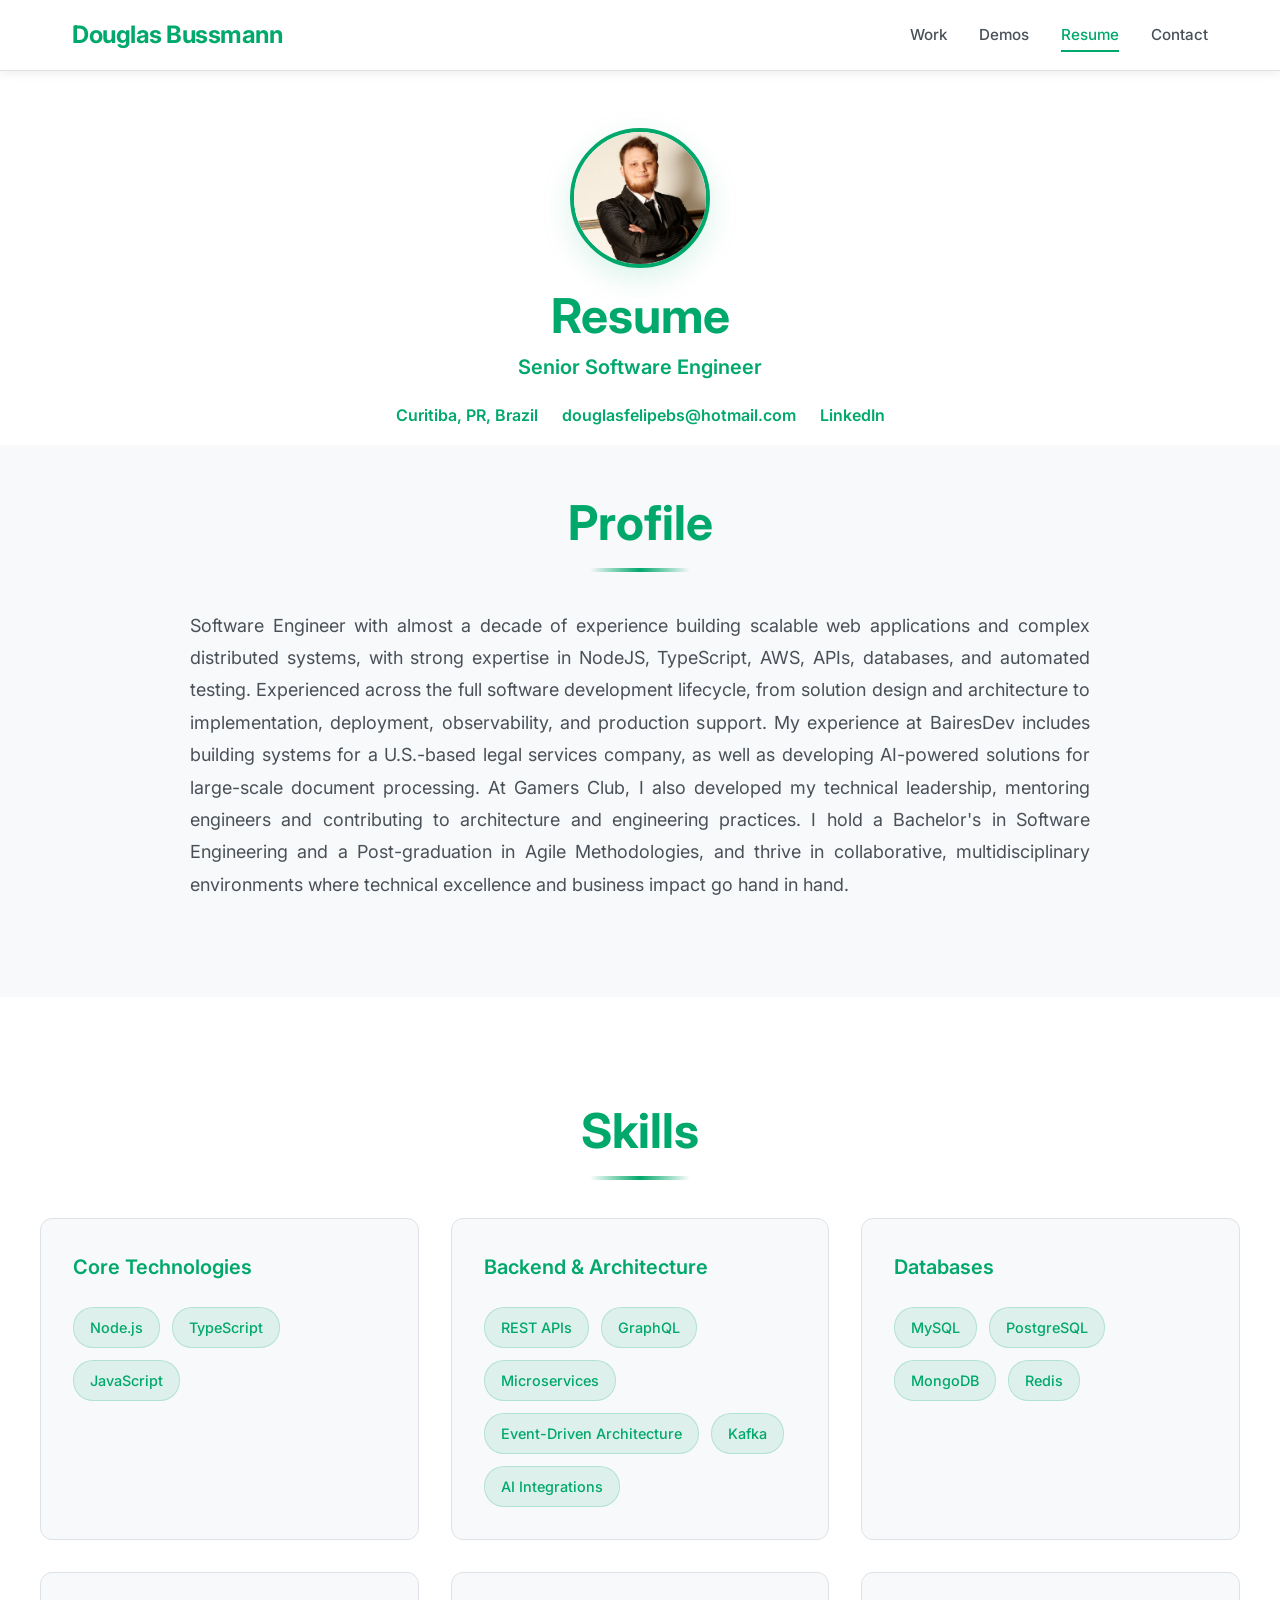
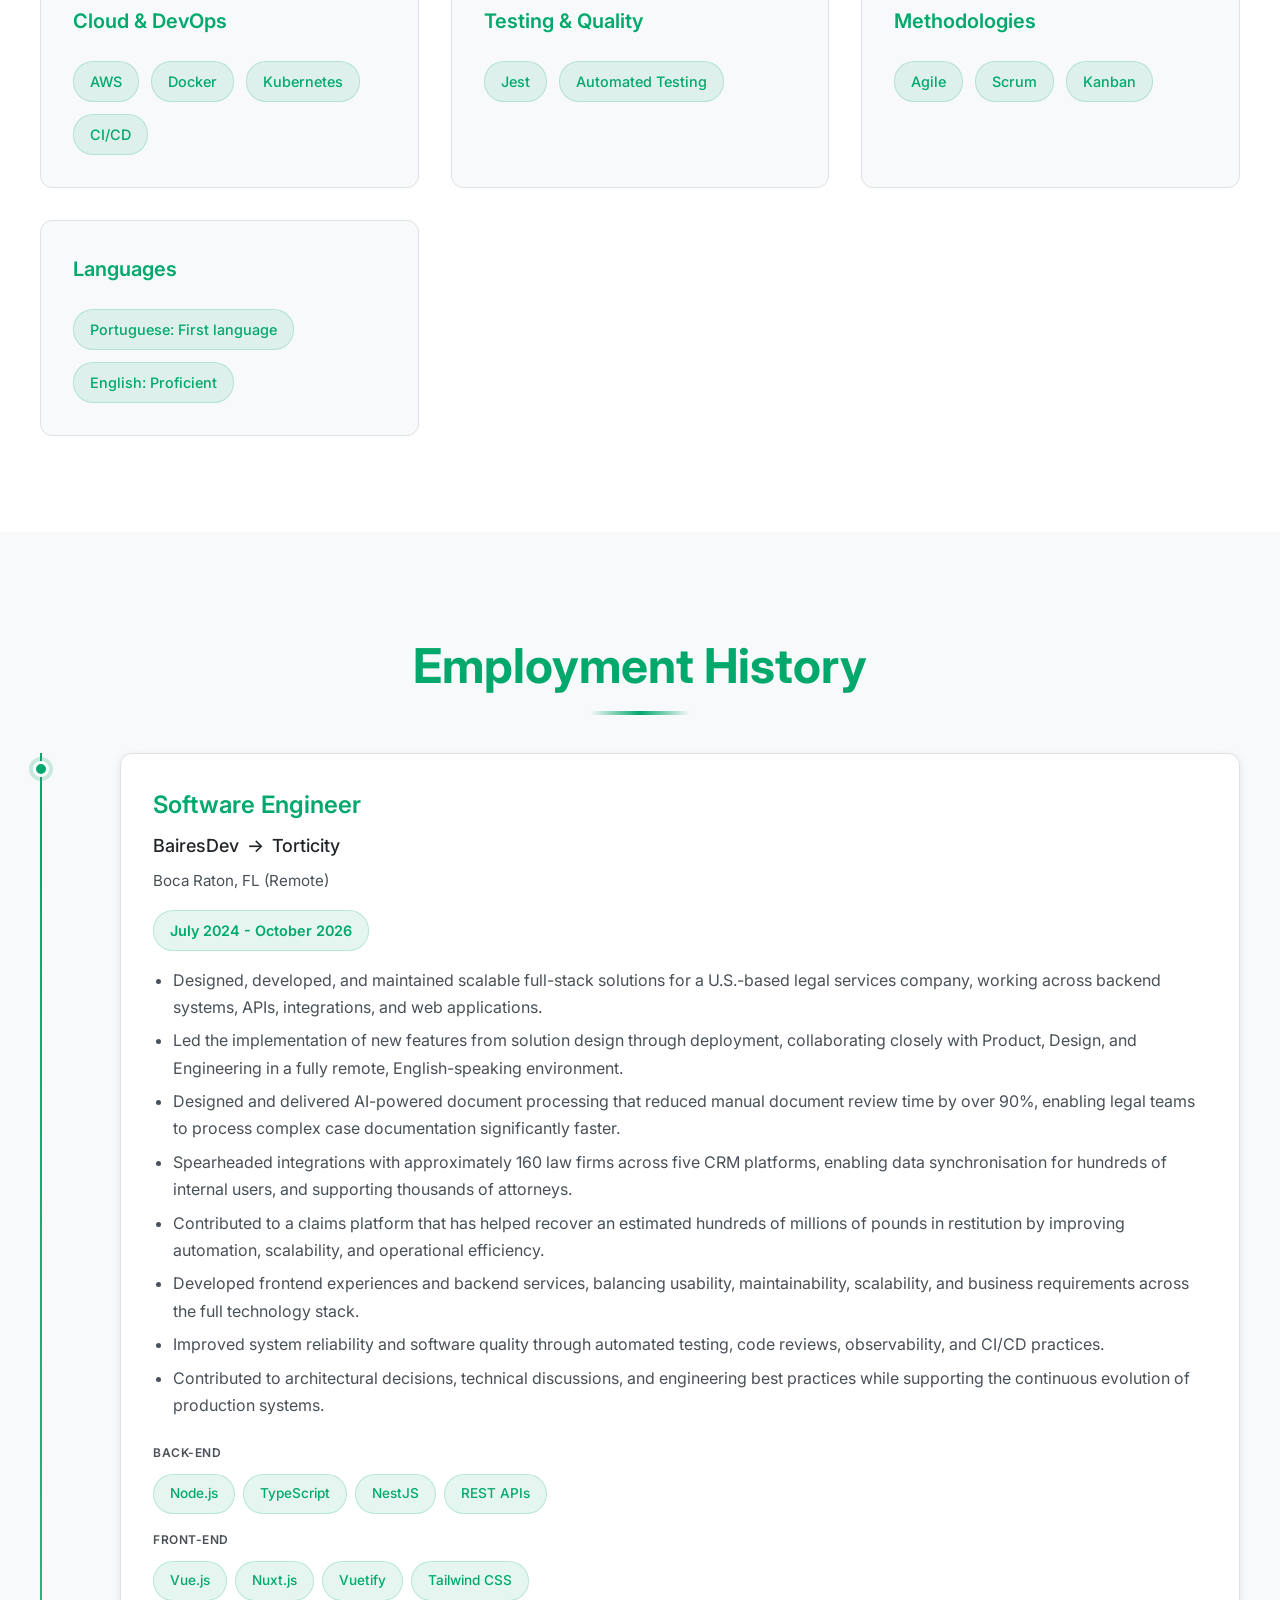
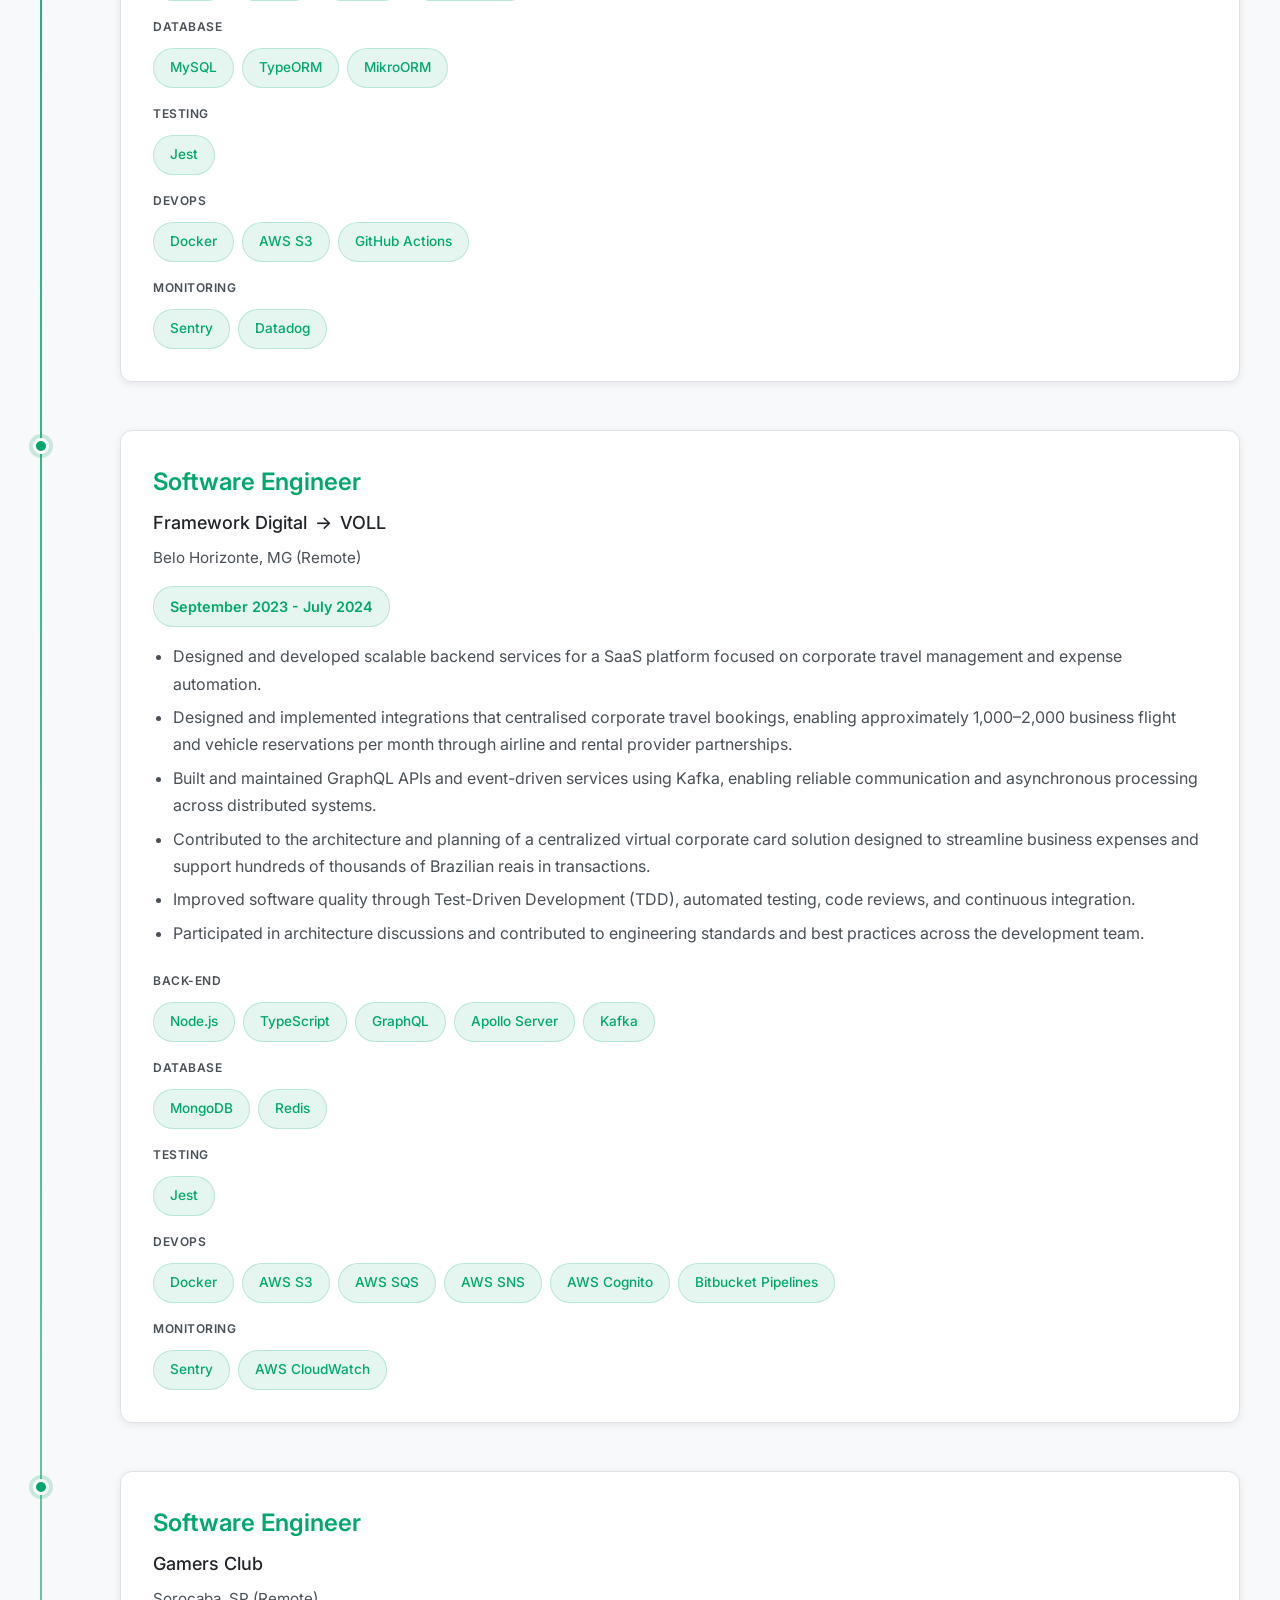
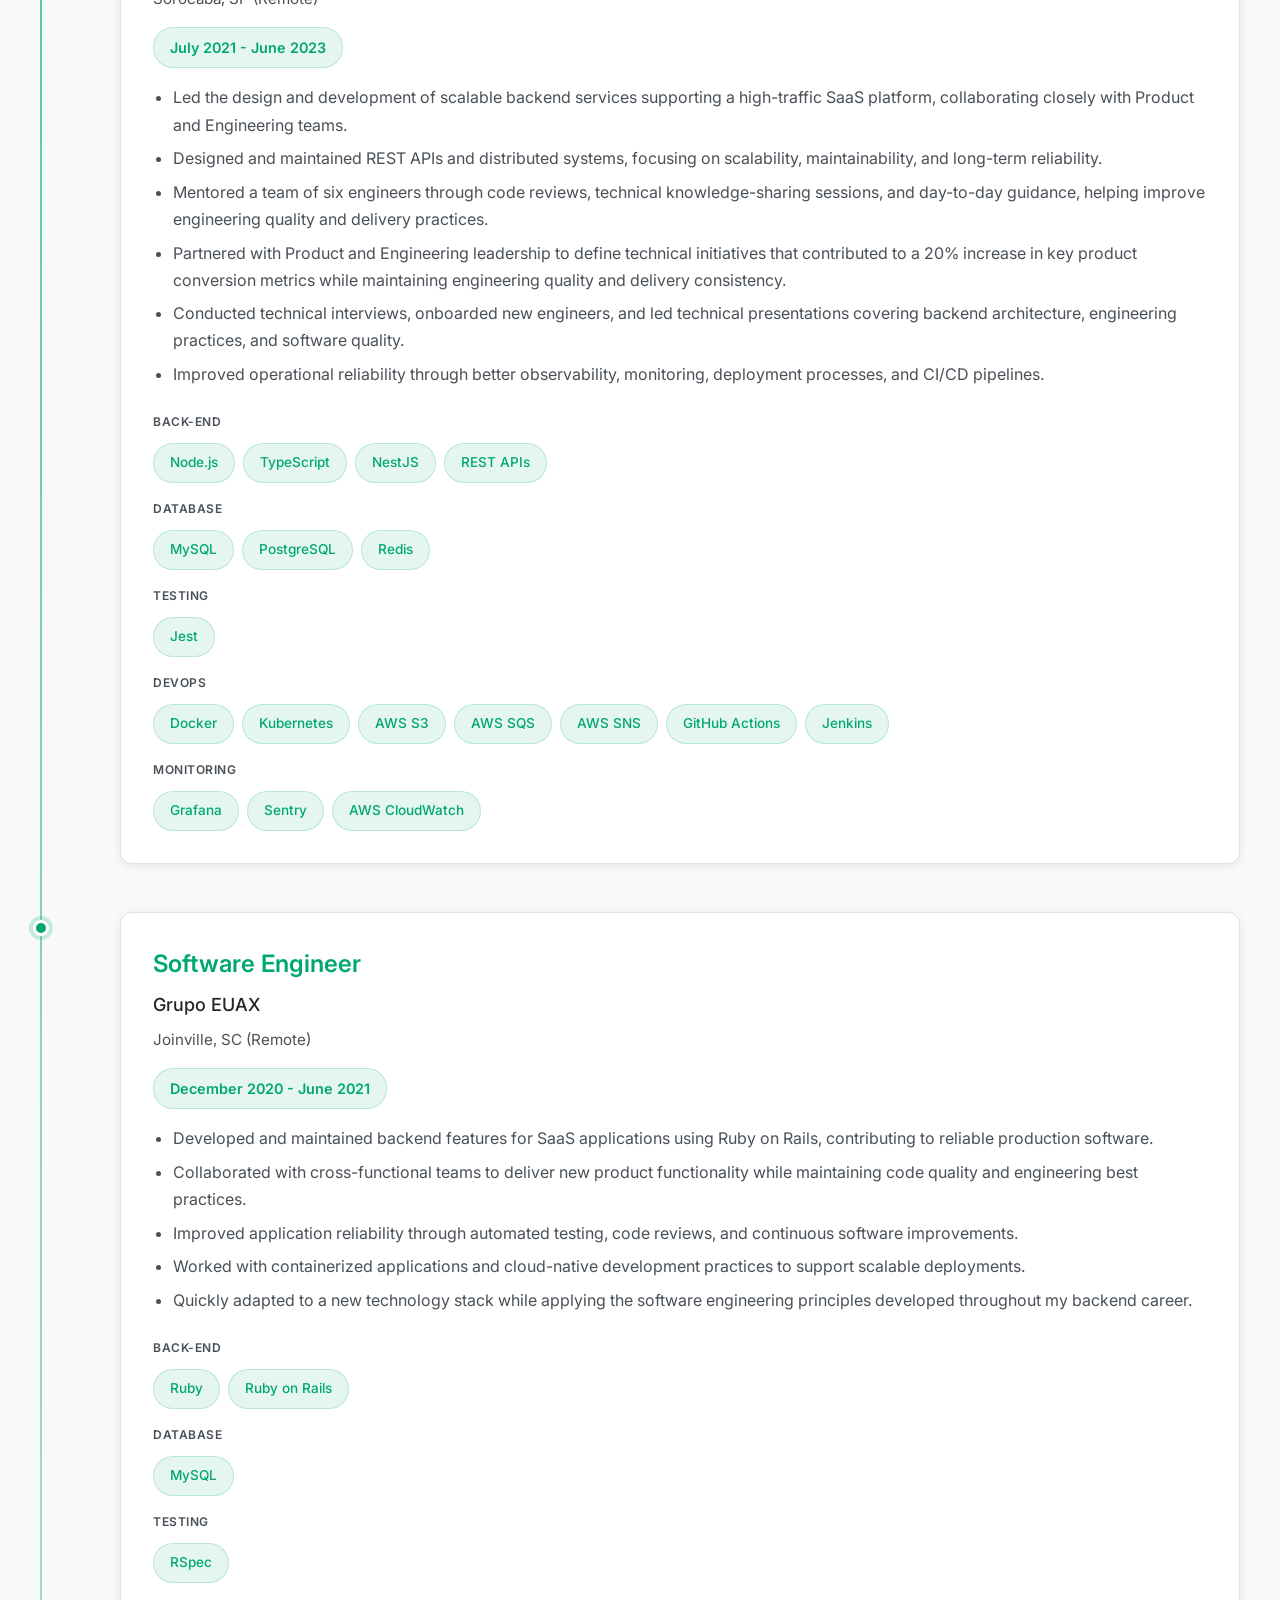
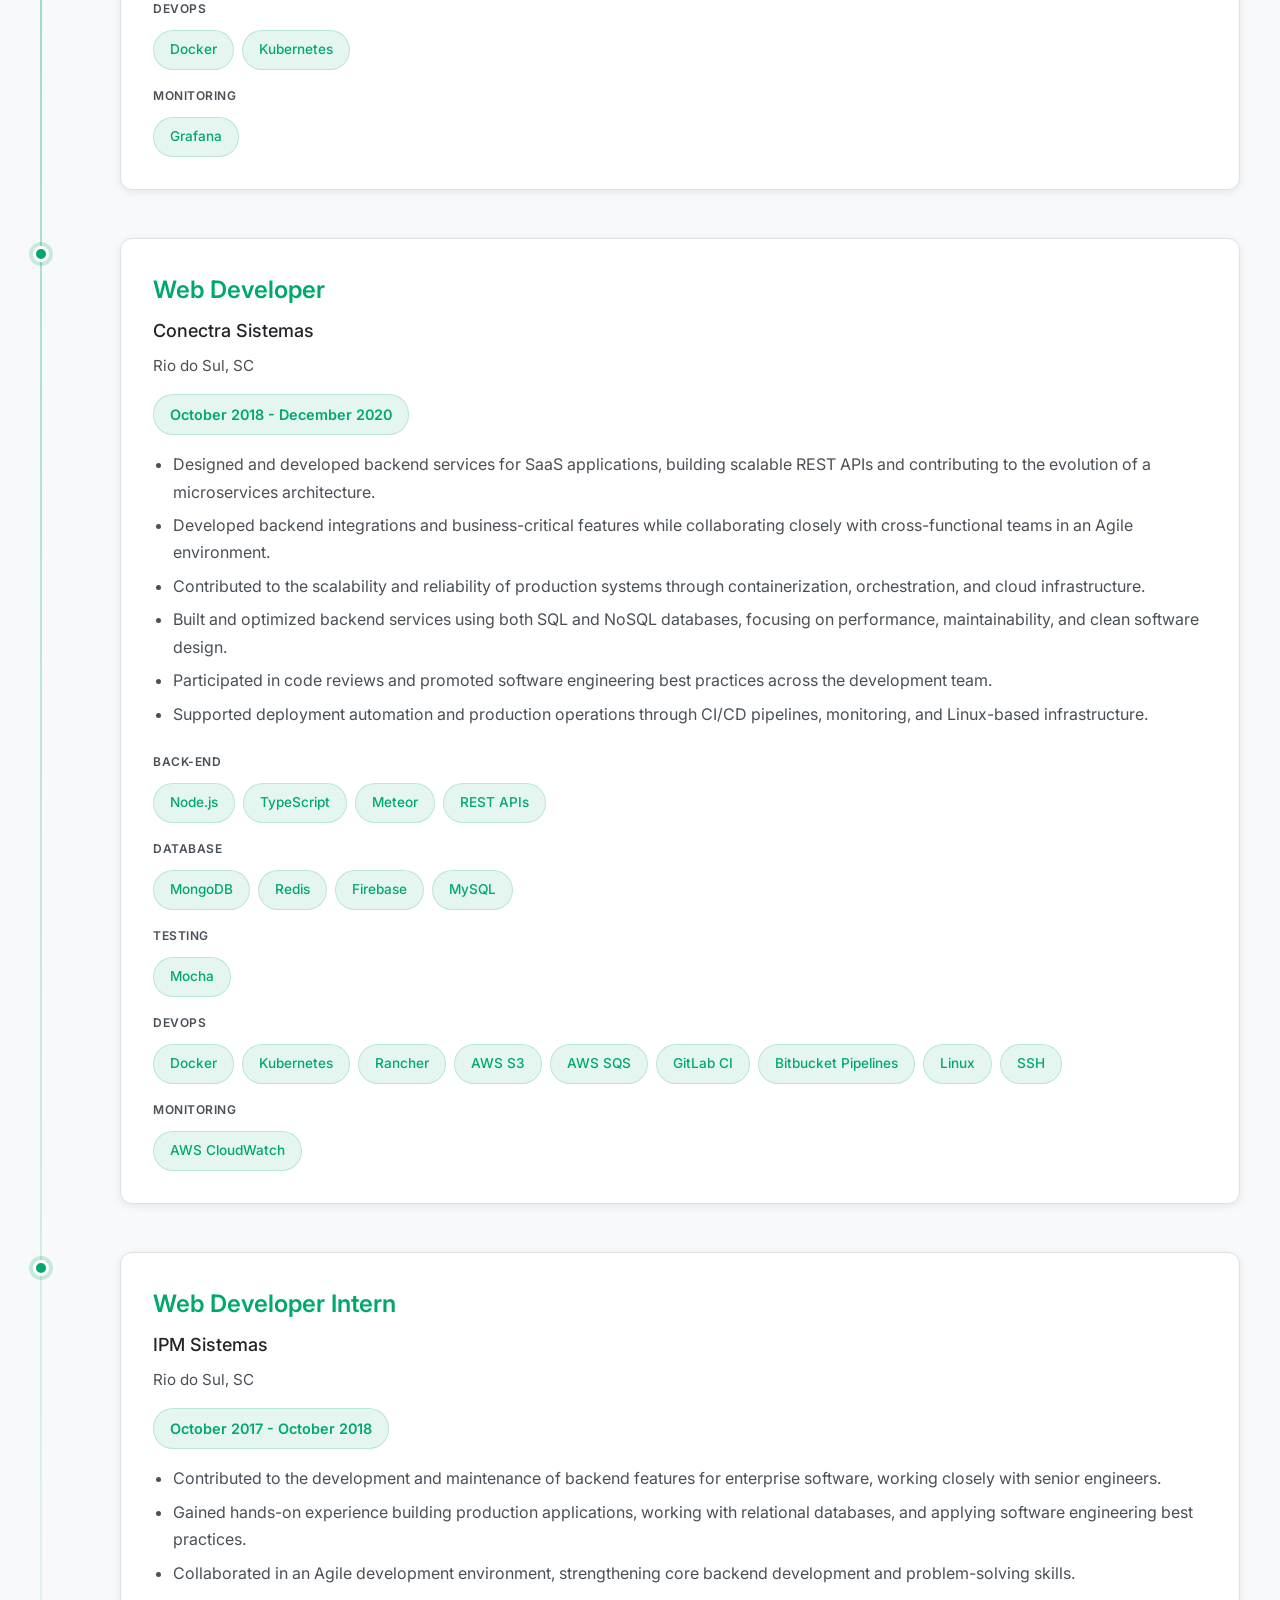
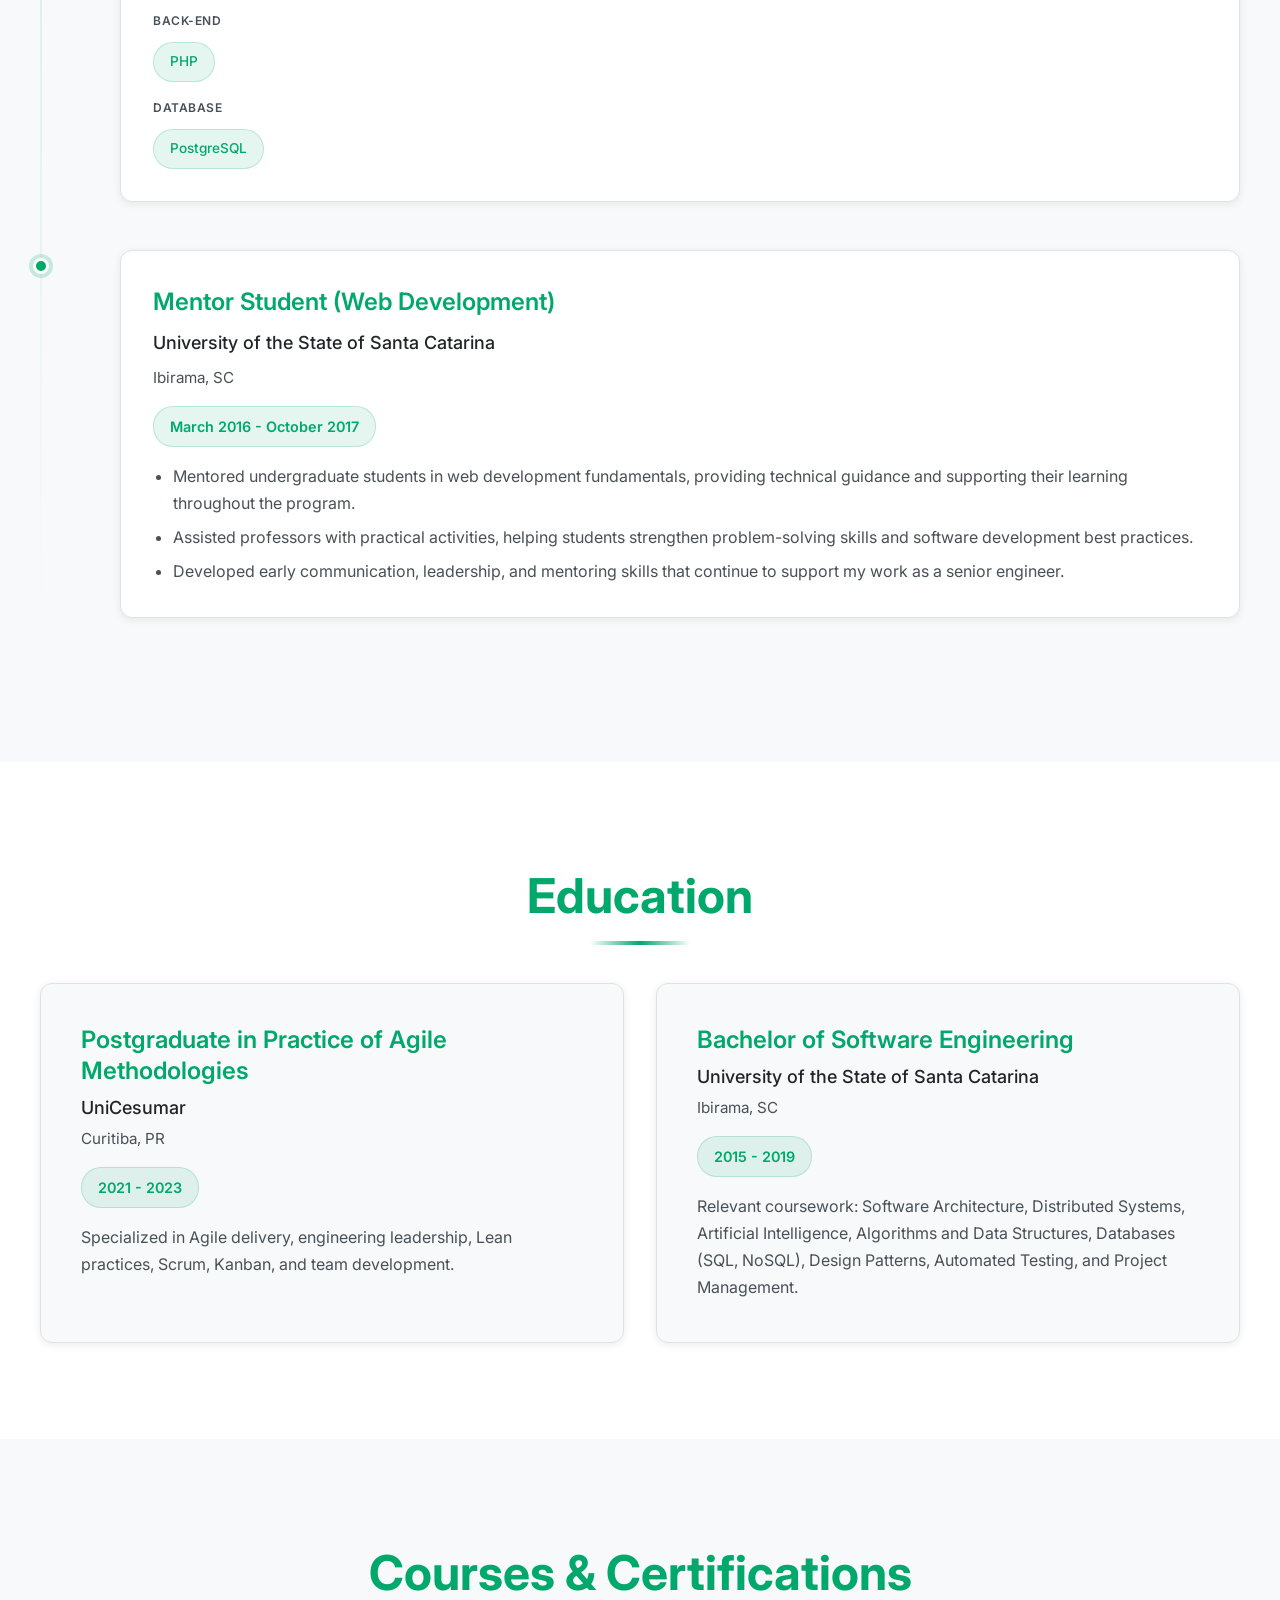
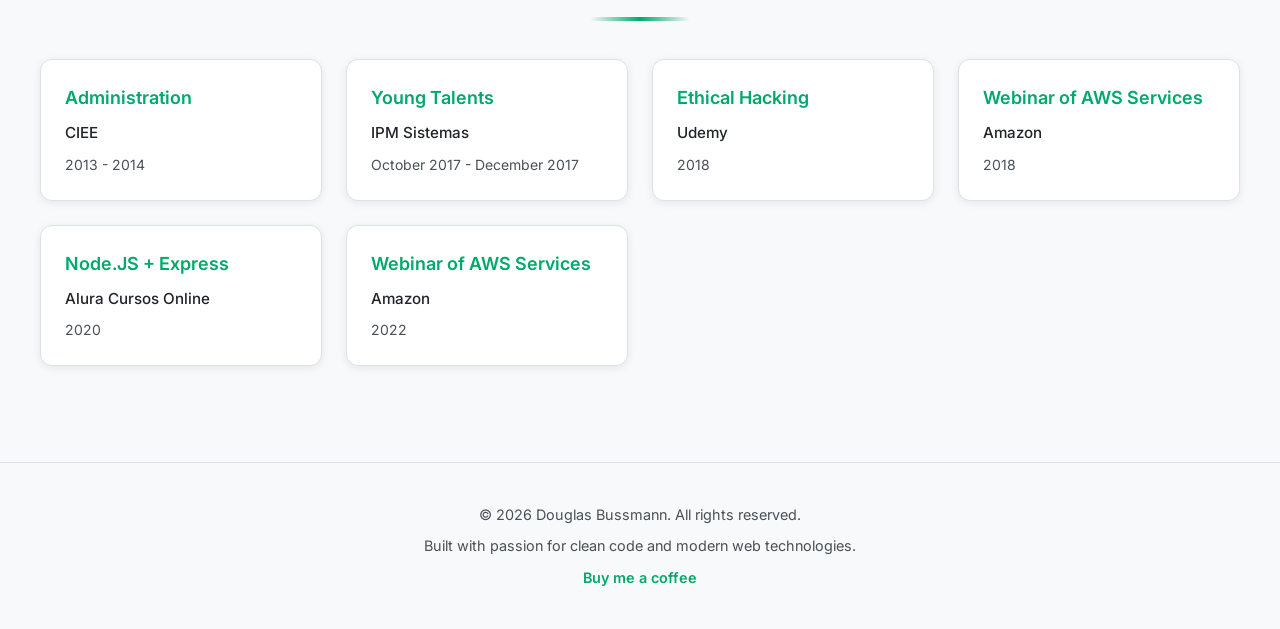
==== commit e1c789c9: "Polish portfolio copy and contact details Replace em dashes, add a profile photo to the resume page," ====
--- a/resume.html
+++ b/resume.html
@@ -4,7 +4,7 @@
     <meta charset="UTF-8">
     <meta name="viewport" content="width=device-width, initial-scale=1.0">
     <meta name="description" content="Resume of Douglas Bussmann, Senior Software Engineer. Experience, skills, education, and courses.">
-    <title>Resume — Douglas Bussmann</title>
+    <title>Resume | Douglas Bussmann</title>
     <link rel="stylesheet" href="styles/main.css">
     <link rel="preconnect" href="https://fonts.googleapis.com">
     <link rel="preconnect" href="https://fonts.gstatic.com" crossorigin>
@@ -32,11 +32,16 @@
 
     <header class="page-hero">
         <div class="container">
+            <div class="hero-image-wrapper page-hero-photo">
+                <img src="assets/profile.jpg" alt="Douglas Bussmann" class="hero-image" id="heroImage">
+                <div class="hero-image-placeholder" id="heroImagePlaceholder" style="display: none;">
+                    <span class="placeholder-initials">DB</span>
+                </div>
+            </div>
             <h1>Resume</h1>
             <p class="hero-title">Senior Software Engineer</p>
             <ul class="resume-contact">
                 <li><a href="https://en.wikipedia.org/wiki/Curitiba" target="_blank" rel="noopener noreferrer">Curitiba, PR, Brazil</a></li>
-                <li><a href="tel:+5547988630011">+55 47 98863-0011</a></li>
                 <li><a href="mailto:douglasfelipebs@hotmail.com">douglasfelipebs@hotmail.com</a></li>
                 <li><a href="https://www.linkedin.com/in/douglasfelipebs" target="_blank" rel="noopener noreferrer">LinkedIn</a></li>
             </ul>
--- a/styles/main.css
+++ b/styles/main.css
@@ -348,45 +348,6 @@
     box-shadow: 0 10px 30px var(--shadow-green);
 }
 
-.scroll-indicator {
-    position: absolute;
-    bottom: 1rem;
-    left: 50%;
-    transform: translateX(-50%);
-    display: flex;
-    flex-direction: column;
-    align-items: center;
-    gap: 0.5rem;
-    color: var(--text-gray-light);
-    font-size: 0.875rem;
-    animation: bounce 2s infinite;
-    z-index: 10;
-}
-
-@keyframes bounce {
-    0%, 100% { transform: translateX(-50%) translateY(0); }
-    50% { transform: translateX(-50%) translateY(-10px); }
-}
-
-.scroll-arrow {
-    width: 2px;
-    height: 30px;
-    background: var(--primary-green);
-    position: relative;
-}
-
-.scroll-arrow::after {
-    content: '';
-    position: absolute;
-    bottom: 0;
-    left: -4px;
-    width: 10px;
-    height: 10px;
-    border-right: 2px solid var(--primary-green);
-    border-bottom: 2px solid var(--primary-green);
-    transform: rotate(45deg);
-}
-
 /* ============================================
    Sections
    ============================================ */
@@ -1055,7 +1016,6 @@
    ============================================ */
 @media print {
     .navbar,
-    .scroll-indicator,
     .footer {
         display: none;
     }
@@ -1223,6 +1183,20 @@
     color: var(--primary-green);
     font-size: clamp(2rem, 5vw, 3rem);
     line-height: 1.15;
+}
+
+.page-hero-photo {
+    margin-bottom: 1.25rem;
+}
+
+.page-hero-photo .hero-image,
+.page-hero-photo .hero-image-placeholder {
+    width: 140px;
+    height: 140px;
+}
+
+.page-hero-photo .hero-image-placeholder {
+    font-size: 2.75rem;
 }
 
 .page-hero .hero-title {
